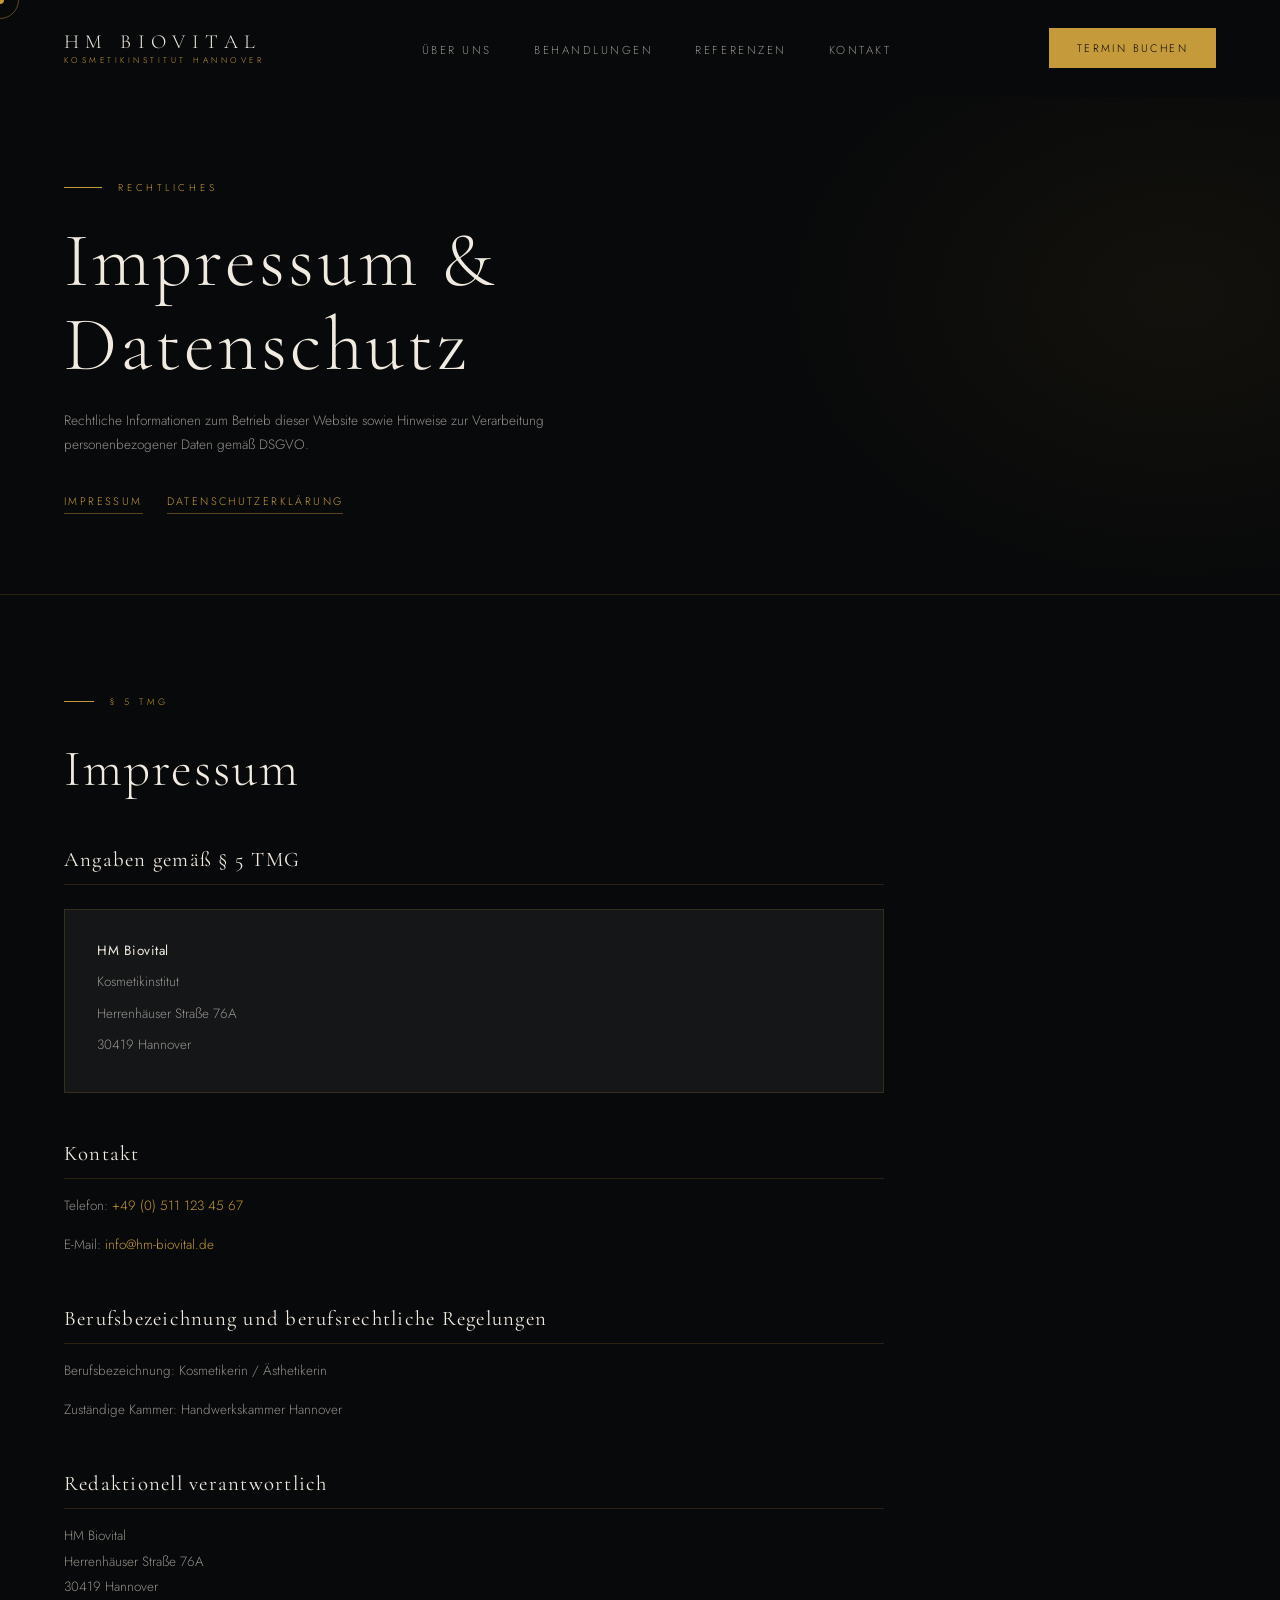
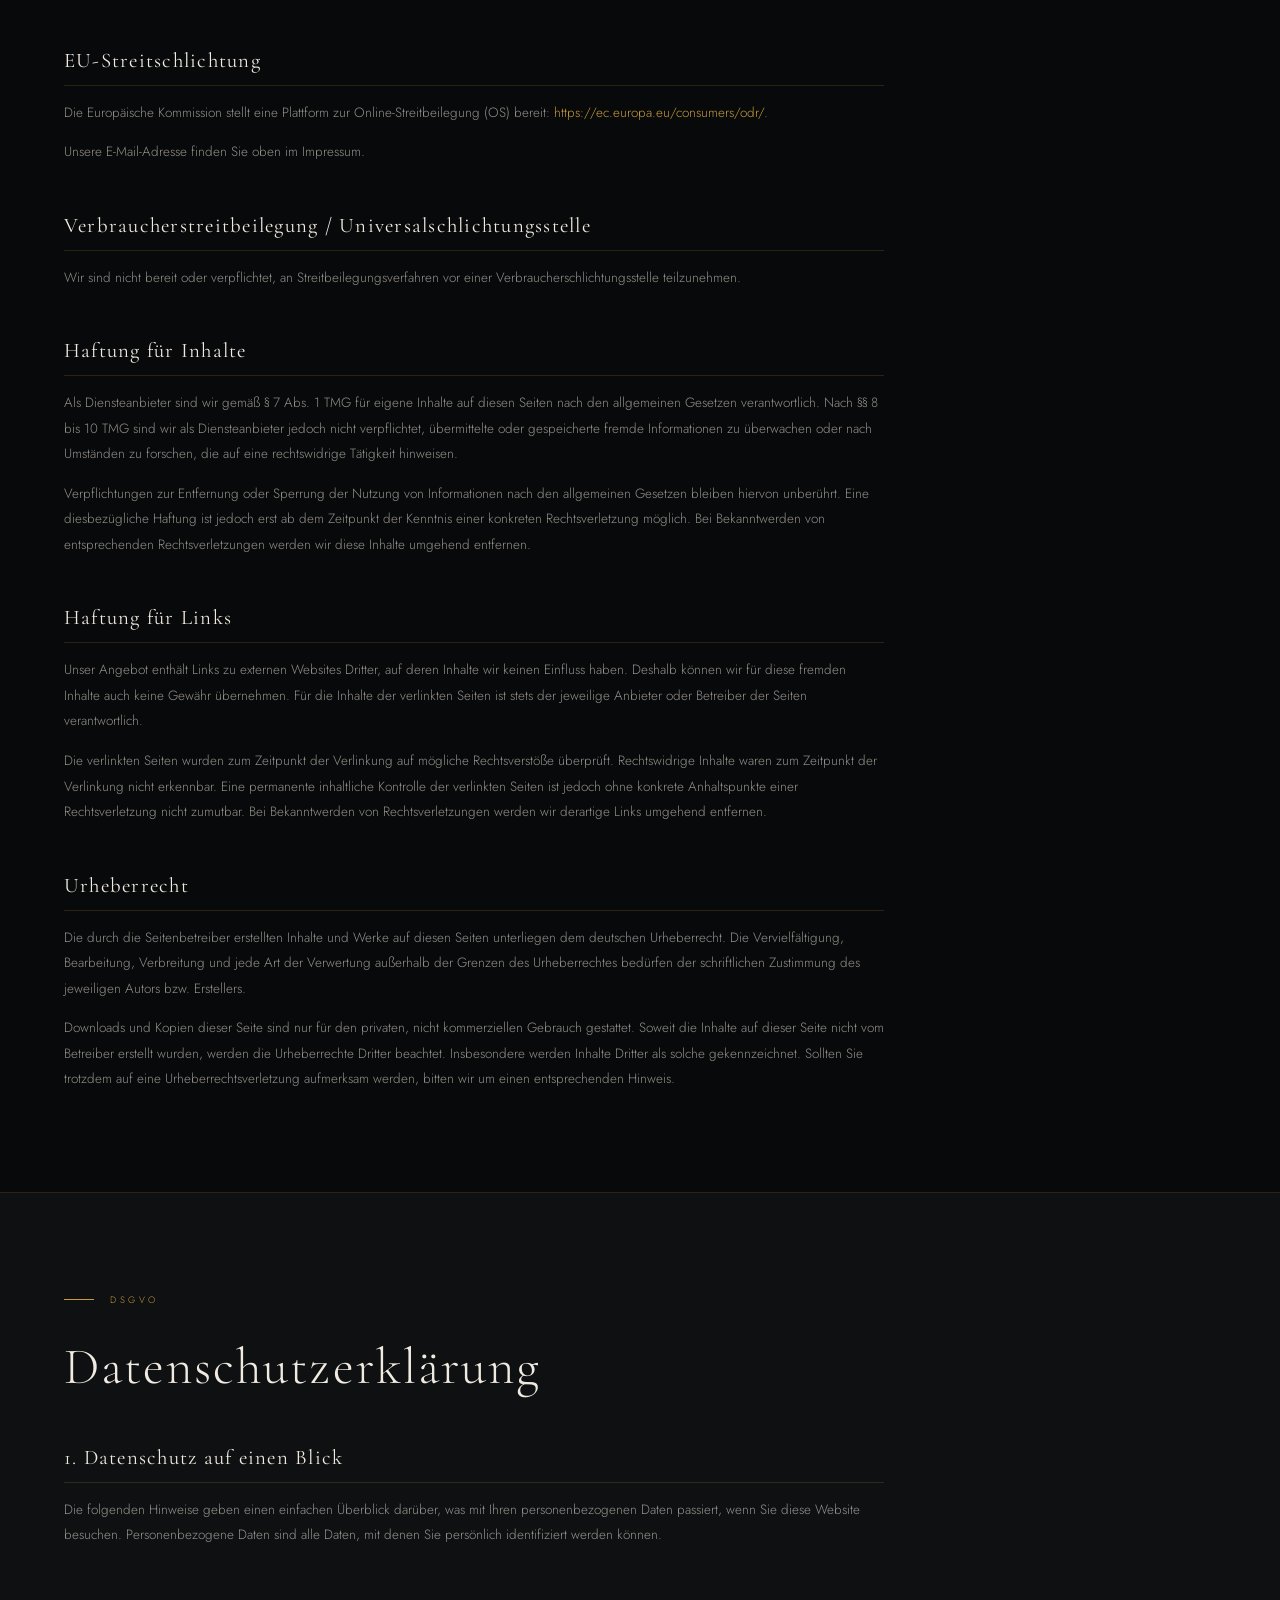
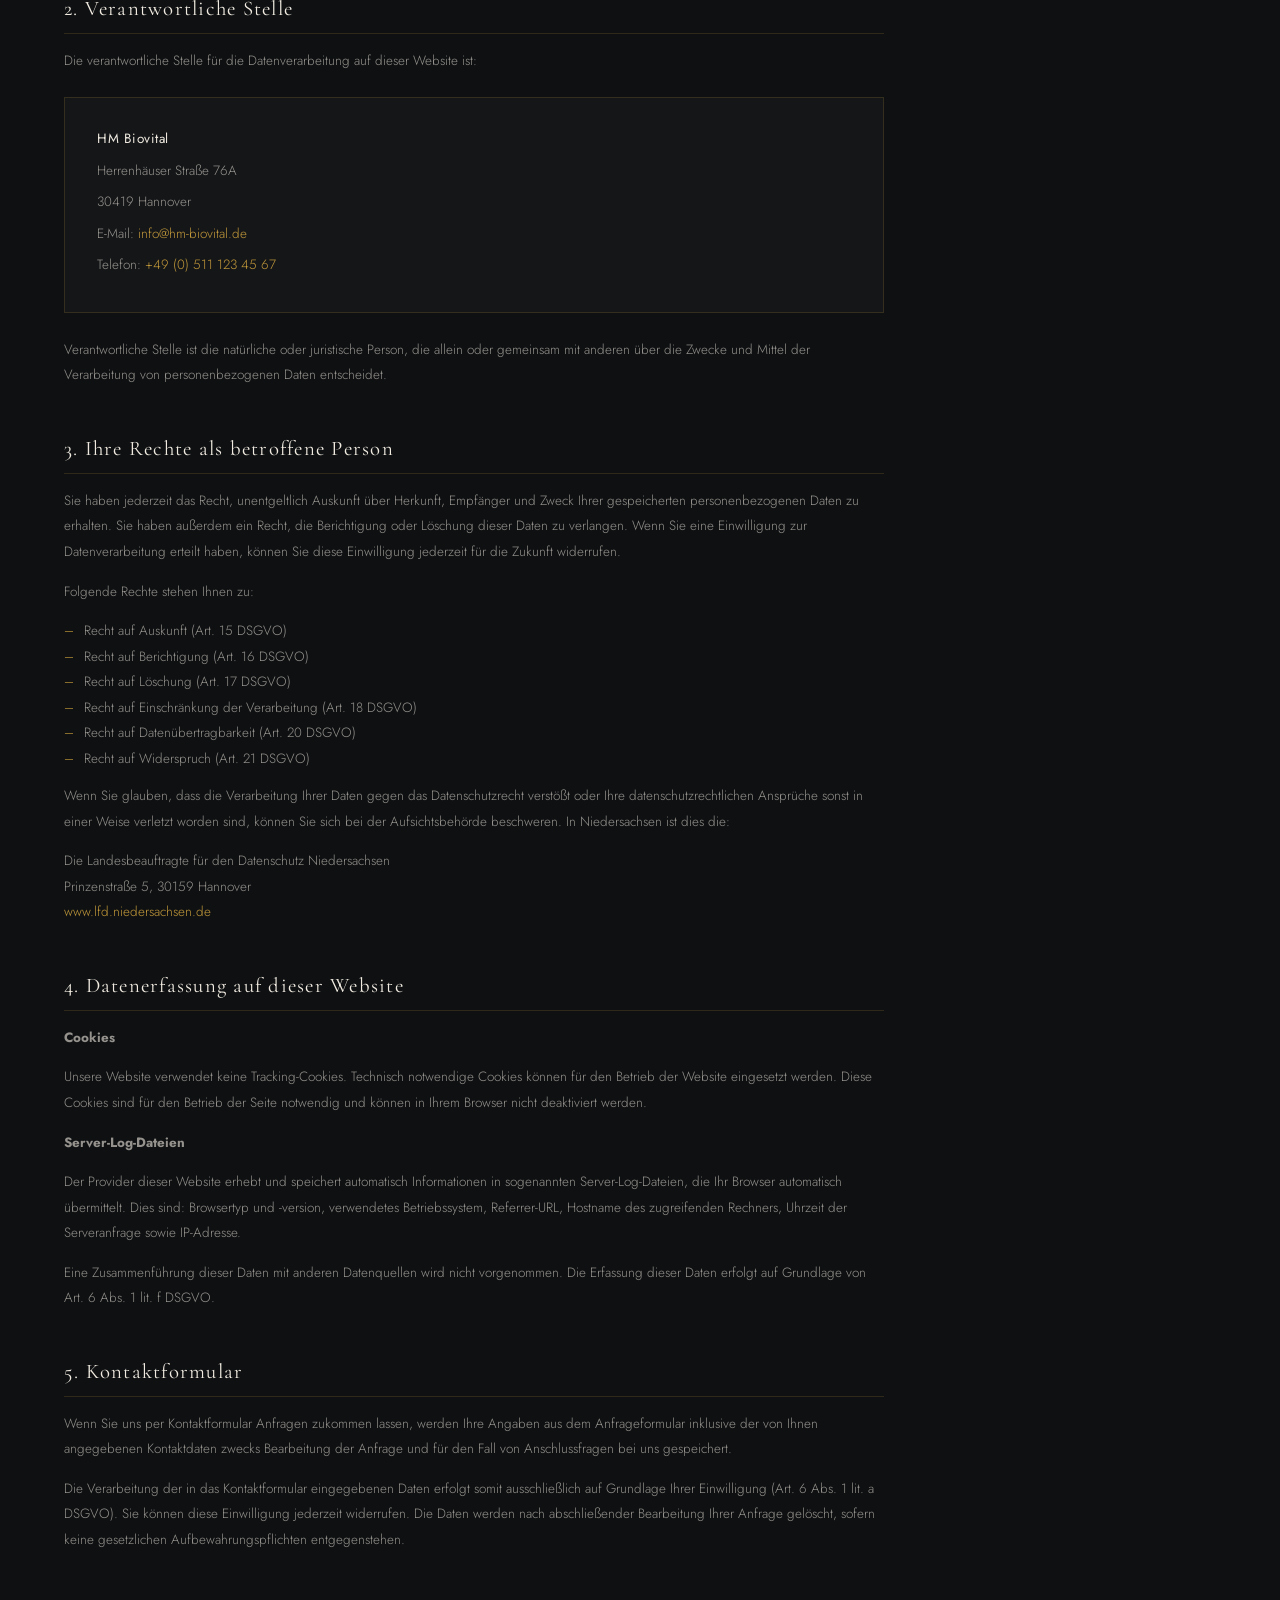
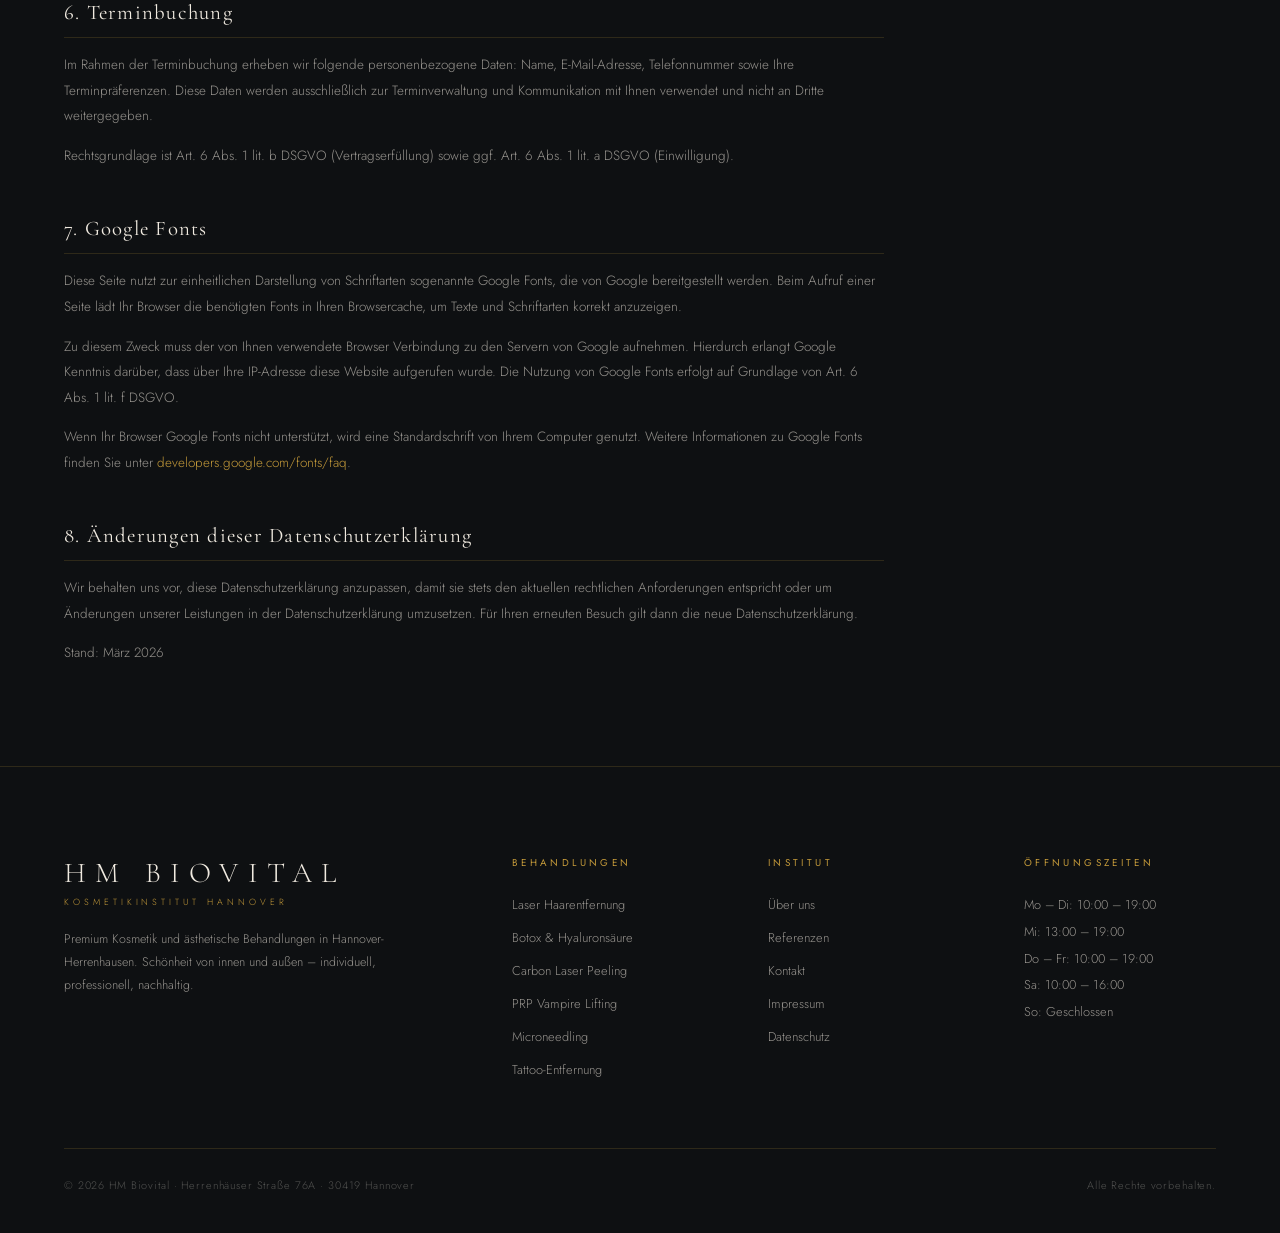
==== impressum.html @ cb6c85f0 "Initial commit: HM Biovital Website - Komplette Homepage mit Hero, About, Services, Stats, Testimoni" ====
<!DOCTYPE html>
<html lang="de">
<head>
  <meta charset="UTF-8">
  <meta name="viewport" content="width=device-width, initial-scale=1.0">
  <title>Impressum & Datenschutz — HM BIOVITAL</title>
  <link rel="preconnect" href="https://fonts.googleapis.com">
  <link rel="preconnect" href="https://fonts.gstatic.com" crossorigin>
  <link href="https://fonts.googleapis.com/css2?family=Cormorant+Garamond:ital,wght@0,300;0,400;0,500;0,600;1,300;1,400;1,500&family=Jost:wght@200;300;400;500&display=swap" rel="stylesheet">
  <style>
    /* ======================================================
       RESET & CSS VARIABLES
    ====================================================== */
    *, *::before, *::after {
      margin: 0; padding: 0; box-sizing: border-box;
    }

    :root {
      --bg:          #08090A;
      --bg2:         #0E1012;
      --bg3:         #141618;
      --gold:        #C49A3A;
      --gold-light:  #E2B96A;
      --gold-dark:   #8B6220;
      --cream:       #F0EAE0;
      --cream-60:    rgba(240,234,224,0.6);
      --cream-30:    rgba(240,234,224,0.3);
      --border:      rgba(196,154,58,0.18);
      --border-h:    rgba(196,154,58,0.42);
      --display:     'Cormorant Garamond', serif;
      --body:        'Jost', sans-serif;
      --ease:        cubic-bezier(0.23,1,0.32,1);
    }

    html { scroll-behavior: smooth; font-size: 16px; }

    body {
      background: var(--bg);
      color: var(--cream);
      font-family: var(--body);
      font-weight: 300;
      overflow-x: hidden;
      cursor: none;
    }

    img { display: block; max-width: 100%; }
    a   { color: inherit; }

    /* ======================================================
       CUSTOM CURSOR
    ====================================================== */
    .c-dot {
      position: fixed; width: 8px; height: 8px;
      background: var(--gold); border-radius: 50%;
      pointer-events: none; z-index: 9999;
      transform: translate(-50%,-50%);
      transition: width .2s, height .2s, background .2s, opacity .3s;
    }
    .c-ring {
      position: fixed; width: 38px; height: 38px;
      border: 1px solid rgba(196,154,58,.45); border-radius: 50%;
      pointer-events: none; z-index: 9998;
      transform: translate(-50%,-50%);
      transition: width .35s var(--ease), height .35s var(--ease), border-color .3s, opacity .3s;
    }
    body.ch .c-dot  { width: 12px; height: 12px; background: var(--gold-light); }
    body.ch .c-ring { width: 58px; height: 58px; border-color: rgba(226,185,106,.6); }
    body.cl .c-dot  { opacity: 0; }
    body.cl .c-ring { opacity: 0; }

    /* ======================================================
       NAVIGATION
    ====================================================== */
    #nav {
      position: fixed; top: 0; left: 0; right: 0; z-index: 1000;
      display: flex; align-items: center; justify-content: space-between;
      padding: 28px 64px;
      border-bottom: 1px solid transparent;
      background: rgba(8,9,10,1);
      transition: background .4s, backdrop-filter .4s, padding .4s, border-color .4s;
    }
    #nav.scrolled {
      padding: 18px 64px;
      border-bottom-color: var(--border);
      background: rgba(8,9,10,1);
    }
    .nav-logo {
      display: flex; flex-direction: column; text-decoration: none;
    }
    .nav-logo-main {
      font-family: var(--display); font-size: 1.25rem;
      letter-spacing: .32em; font-weight: 300;
    }
    .nav-logo-sub {
      font-size: .52rem; letter-spacing: .42em;
      text-transform: uppercase; color: var(--gold);
    }
    .nav-links {
      display: flex; list-style: none; gap: 42px;
    }
    .nav-links a {
      font-size: .72rem; letter-spacing: .22em; text-transform: uppercase;
      text-decoration: none; color: var(--cream-60);
      position: relative; transition: color .3s;
    }
    .nav-links a::after {
      content: ''; position: absolute; bottom: -4px; left: 0;
      width: 0; height: 1px; background: var(--gold); transition: width .3s;
    }
    .nav-links a:hover { color: var(--cream); }
    .nav-links a:hover::after { width: 100%; }
    .nav-btn {
      font-size: .68rem; letter-spacing: .22em; text-transform: uppercase;
      text-decoration: none; color: var(--bg); background: var(--gold);
      padding: 12px 28px; position: relative; overflow: hidden;
      transition: color .35s;
    }
    .nav-btn::before {
      content: ''; position: absolute; inset: 0;
      background: var(--gold-light); transform: translateX(-105%);
      transition: transform .35s var(--ease);
    }
    .nav-btn:hover::before { transform: translateX(0); }
    .nav-btn span { position: relative; }
    .nav-ham {
      display: none; flex-direction: column; gap: 5px;
      background: none; border: none; cursor: none; padding: 4px;
    }
    .nav-ham span {
      display: block; width: 24px; height: 1px; background: var(--cream);
      transition: .3s;
    }

    /* ======================================================
       PAGE HEADER
    ====================================================== */
    .page-header {
      padding: 180px 64px 80px;
      border-bottom: 1px solid var(--border);
      position: relative;
      overflow: hidden;
    }
    .page-header::before {
      content: '';
      position: absolute; top: 0; right: 0;
      width: 40%; height: 100%;
      background: radial-gradient(ellipse at 80% 50%, rgba(196,154,58,0.06) 0%, transparent 70%);
      pointer-events: none;
    }
    .page-header-eyebrow {
      display: flex; align-items: center; gap: 16px; margin-bottom: 24px;
    }
    .page-header-bar {
      width: 38px; height: 1px; background: var(--gold);
    }
    .page-header-label {
      font-size: .62rem; letter-spacing: .38em; text-transform: uppercase; color: var(--gold);
    }
    .page-header h1 {
      font-family: var(--display); font-size: clamp(2.8rem, 6vw, 5rem);
      font-weight: 300; letter-spacing: .04em; line-height: 1.1;
      margin-bottom: 20px;
    }
    .page-header p {
      font-size: .85rem; color: var(--cream-60); max-width: 520px; line-height: 1.8;
    }

    /* Jump links */
    .jump-links {
      display: flex; gap: 24px; margin-top: 36px; flex-wrap: wrap;
    }
    .jump-links a {
      font-size: .68rem; letter-spacing: .22em; text-transform: uppercase;
      text-decoration: none; color: var(--gold);
      padding-bottom: 4px; border-bottom: 1px solid var(--border-h);
      transition: color .3s, border-color .3s;
    }
    .jump-links a:hover { color: var(--gold-light); border-color: var(--gold-light); }

    /* ======================================================
       CONTENT SECTIONS
    ====================================================== */
    .legal-section {
      padding: 100px 64px;
      border-bottom: 1px solid var(--border);
    }
    .legal-section:last-of-type { border-bottom: none; }
    .legal-section:nth-child(even) { background: var(--bg2); }

    .legal-inner {
      max-width: 820px;
    }

    .legal-section-eyebrow {
      display: flex; align-items: center; gap: 16px; margin-bottom: 32px;
    }
    .legal-section-bar { width: 30px; height: 1px; background: var(--gold); }
    .legal-section-label {
      font-size: .58rem; letter-spacing: .38em; text-transform: uppercase; color: var(--gold);
    }

    .legal-section h2 {
      font-family: var(--display); font-size: clamp(2rem, 4vw, 3.2rem);
      font-weight: 300; letter-spacing: .04em; margin-bottom: 48px; line-height: 1.15;
    }

    .legal-block {
      margin-bottom: 48px;
    }
    .legal-block:last-child { margin-bottom: 0; }

    .legal-block h3 {
      font-family: var(--display); font-size: 1.3rem; font-weight: 400;
      letter-spacing: .06em; color: var(--cream); margin-bottom: 14px;
      padding-bottom: 12px; border-bottom: 1px solid var(--border);
    }

    .legal-block p {
      font-size: .84rem; color: var(--cream-60);
      line-height: 1.9; margin-bottom: 14px;
    }
    .legal-block p:last-child { margin-bottom: 0; }

    .legal-block a {
      color: var(--gold); text-decoration: none; transition: color .3s;
    }
    .legal-block a:hover { color: var(--gold-light); }

    .legal-block ul {
      list-style: none; margin: 12px 0;
    }
    .legal-block ul li {
      font-size: .84rem; color: var(--cream-60); line-height: 1.9;
      padding-left: 20px; position: relative;
    }
    .legal-block ul li::before {
      content: '–'; position: absolute; left: 0; color: var(--gold);
    }

    .info-box {
      border: 1px solid var(--border); padding: 28px 32px;
      margin: 24px 0; background: var(--bg3);
    }
    .info-box p {
      margin-bottom: 6px !important;
    }
    .info-box p strong {
      color: var(--cream); font-weight: 400; letter-spacing: .04em;
    }

    /* ======================================================
       FOOTER
    ====================================================== */
    footer {
      background: var(--bg2);
      border-top: 1px solid var(--border);
      padding: 88px 64px 40px;
    }
    .ft-grid {
      display: grid; grid-template-columns: 2fr 1fr 1fr 1fr;
      gap: 64px; margin-bottom: 68px;
    }
    .ft-logo { font-family: var(--display); font-size: 1.8rem; letter-spacing: .32em; display: block; margin-bottom: 5px; }
    .ft-logo-sub { font-size: .56rem; letter-spacing: .44em; text-transform: uppercase; color: var(--gold); display: block; margin-bottom: 20px; }
    .ft-about { font-size: .78rem; line-height: 1.85; color: var(--cream-60); }
    .ft-col-h { font-size: .62rem; letter-spacing: .34em; text-transform: uppercase; color: var(--gold); margin-bottom: 22px; font-weight: 400; }
    .ft-list { list-style: none; display: flex; flex-direction: column; gap: 10px; }
    .ft-list a { font-size: .8rem; color: var(--cream-60); text-decoration: none; transition: color .3s; }
    .ft-list a:hover { color: var(--cream); }
    .ft-hours { font-size: .8rem; color: var(--cream-60); line-height: 2.1; }
    .ft-bottom {
      border-top: 1px solid var(--border); padding-top: 28px;
      display: flex; justify-content: space-between; align-items: center; flex-wrap: wrap; gap: 10px;
    }
    .ft-copy { font-size: .68rem; color: var(--cream-30); letter-spacing: .08em; }

    /* ======================================================
       RESPONSIVE
    ====================================================== */
    @media (max-width: 768px) {
      #nav { padding: 20px 24px; }
      #nav.scrolled { padding: 14px 24px; }
      .nav-links, .nav-btn { display: none; }
      .nav-ham { display: flex; }
      .page-header { padding: 140px 24px 60px; }
      .legal-section { padding: 64px 24px; }
      .ft-grid { grid-template-columns: 1fr; gap: 40px; }
      footer { padding: 64px 24px 36px; }
      .ft-bottom { flex-direction: column; text-align: center; }
    }
    @media (max-width: 1120px) {
      .ft-grid { grid-template-columns: 1fr 1fr; gap: 44px; }
    }
  </style>
</head>
<body>

<!-- CURSOR -->
<div class="c-dot" id="cDot"></div>
<div class="c-ring" id="cRing"></div>

<!-- NAVIGATION -->
<nav id="nav">
  <a href="index.html" class="nav-logo">
    <span class="nav-logo-main">HM BIOVITAL</span>
    <span class="nav-logo-sub">Kosmetikinstitut Hannover</span>
  </a>
  <ul class="nav-links">
    <li><a href="index.html#about">Über uns</a></li>
    <li><a href="index.html#services">Behandlungen</a></li>
    <li><a href="index.html#testi">Referenzen</a></li>
    <li><a href="index.html#booking">Kontakt</a></li>
  </ul>
  <a href="index.html#booking" class="nav-btn"><span>Termin buchen</span></a>
  <button class="nav-ham" aria-label="Menü">
    <span></span><span></span><span></span>
  </button>
</nav>

<!-- PAGE HEADER -->
<div class="page-header">
  <div class="page-header-eyebrow">
    <span class="page-header-bar"></span>
    <span class="page-header-label">Rechtliches</span>
  </div>
  <h1>Impressum &amp;<br>Datenschutz</h1>
  <p>Rechtliche Informationen zum Betrieb dieser Website sowie Hinweise zur Verarbeitung personenbezogener Daten gemäß DSGVO.</p>
  <nav class="jump-links" aria-label="Seitennavigation">
    <a href="#impressum">Impressum</a>
    <a href="#datenschutz">Datenschutzerklärung</a>
  </nav>
</div>

<!-- ══════════════════════════════════════
     IMPRESSUM
════════════════════════════════════════ -->
<section class="legal-section" id="impressum">
  <div class="legal-inner">
    <div class="legal-section-eyebrow">
      <span class="legal-section-bar"></span>
      <span class="legal-section-label">§ 5 TMG</span>
    </div>
    <h2>Impressum</h2>

    <div class="legal-block">
      <h3>Angaben gemäß § 5 TMG</h3>
      <div class="info-box">
        <p><strong>HM Biovital</strong></p>
        <p>Kosmetikinstitut</p>
        <p>Herrenhäuser Straße 76A</p>
        <p>30419 Hannover</p>
      </div>
    </div>

    <div class="legal-block">
      <h3>Kontakt</h3>
      <p>Telefon: <a href="tel:+495111234567">+49 (0) 511 123 45 67</a></p>
      <p>E-Mail: <a href="mailto:info@hm-biovital.de">info@hm-biovital.de</a></p>
    </div>

    <div class="legal-block">
      <h3>Berufsbezeichnung und berufsrechtliche Regelungen</h3>
      <p>Berufsbezeichnung: Kosmetikerin / Ästhetikerin</p>
      <p>Zuständige Kammer: Handwerkskammer Hannover</p>
    </div>

    <div class="legal-block">
      <h3>Redaktionell verantwortlich</h3>
      <p>HM Biovital<br>Herrenhäuser Straße 76A<br>30419 Hannover</p>
    </div>

    <div class="legal-block">
      <h3>EU-Streitschlichtung</h3>
      <p>Die Europäische Kommission stellt eine Plattform zur Online-Streitbeilegung (OS) bereit: <a href="https://ec.europa.eu/consumers/odr/" target="_blank" rel="noopener">https://ec.europa.eu/consumers/odr/</a>.</p>
      <p>Unsere E-Mail-Adresse finden Sie oben im Impressum.</p>
    </div>

    <div class="legal-block">
      <h3>Verbraucherstreitbeilegung / Universalschlichtungsstelle</h3>
      <p>Wir sind nicht bereit oder verpflichtet, an Streitbeilegungsverfahren vor einer Verbraucherschlichtungsstelle teilzunehmen.</p>
    </div>

    <div class="legal-block">
      <h3>Haftung für Inhalte</h3>
      <p>Als Diensteanbieter sind wir gemäß § 7 Abs. 1 TMG für eigene Inhalte auf diesen Seiten nach den allgemeinen Gesetzen verantwortlich. Nach §§ 8 bis 10 TMG sind wir als Diensteanbieter jedoch nicht verpflichtet, übermittelte oder gespeicherte fremde Informationen zu überwachen oder nach Umständen zu forschen, die auf eine rechtswidrige Tätigkeit hinweisen.</p>
      <p>Verpflichtungen zur Entfernung oder Sperrung der Nutzung von Informationen nach den allgemeinen Gesetzen bleiben hiervon unberührt. Eine diesbezügliche Haftung ist jedoch erst ab dem Zeitpunkt der Kenntnis einer konkreten Rechtsverletzung möglich. Bei Bekanntwerden von entsprechenden Rechtsverletzungen werden wir diese Inhalte umgehend entfernen.</p>
    </div>

    <div class="legal-block">
      <h3>Haftung für Links</h3>
      <p>Unser Angebot enthält Links zu externen Websites Dritter, auf deren Inhalte wir keinen Einfluss haben. Deshalb können wir für diese fremden Inhalte auch keine Gewähr übernehmen. Für die Inhalte der verlinkten Seiten ist stets der jeweilige Anbieter oder Betreiber der Seiten verantwortlich.</p>
      <p>Die verlinkten Seiten wurden zum Zeitpunkt der Verlinkung auf mögliche Rechtsverstöße überprüft. Rechtswidrige Inhalte waren zum Zeitpunkt der Verlinkung nicht erkennbar. Eine permanente inhaltliche Kontrolle der verlinkten Seiten ist jedoch ohne konkrete Anhaltspunkte einer Rechtsverletzung nicht zumutbar. Bei Bekanntwerden von Rechtsverletzungen werden wir derartige Links umgehend entfernen.</p>
    </div>

    <div class="legal-block">
      <h3>Urheberrecht</h3>
      <p>Die durch die Seitenbetreiber erstellten Inhalte und Werke auf diesen Seiten unterliegen dem deutschen Urheberrecht. Die Vervielfältigung, Bearbeitung, Verbreitung und jede Art der Verwertung außerhalb der Grenzen des Urheberrechtes bedürfen der schriftlichen Zustimmung des jeweiligen Autors bzw. Erstellers.</p>
      <p>Downloads und Kopien dieser Seite sind nur für den privaten, nicht kommerziellen Gebrauch gestattet. Soweit die Inhalte auf dieser Seite nicht vom Betreiber erstellt wurden, werden die Urheberrechte Dritter beachtet. Insbesondere werden Inhalte Dritter als solche gekennzeichnet. Sollten Sie trotzdem auf eine Urheberrechtsverletzung aufmerksam werden, bitten wir um einen entsprechenden Hinweis.</p>
    </div>
  </div>
</section>

<!-- ══════════════════════════════════════
     DATENSCHUTZ
════════════════════════════════════════ -->
<section class="legal-section" id="datenschutz">
  <div class="legal-inner">
    <div class="legal-section-eyebrow">
      <span class="legal-section-bar"></span>
      <span class="legal-section-label">DSGVO</span>
    </div>
    <h2>Datenschutz&shy;erklärung</h2>

    <div class="legal-block">
      <h3>1. Datenschutz auf einen Blick</h3>
      <p>Die folgenden Hinweise geben einen einfachen Überblick darüber, was mit Ihren personenbezogenen Daten passiert, wenn Sie diese Website besuchen. Personenbezogene Daten sind alle Daten, mit denen Sie persönlich identifiziert werden können.</p>
    </div>

    <div class="legal-block">
      <h3>2. Verantwortliche Stelle</h3>
      <p>Die verantwortliche Stelle für die Datenverarbeitung auf dieser Website ist:</p>
      <div class="info-box">
        <p><strong>HM Biovital</strong></p>
        <p>Herrenhäuser Straße 76A</p>
        <p>30419 Hannover</p>
        <p>E-Mail: <a href="mailto:info@hm-biovital.de">info@hm-biovital.de</a></p>
        <p>Telefon: <a href="tel:+495111234567">+49 (0) 511 123 45 67</a></p>
      </div>
      <p>Verantwortliche Stelle ist die natürliche oder juristische Person, die allein oder gemeinsam mit anderen über die Zwecke und Mittel der Verarbeitung von personenbezogenen Daten entscheidet.</p>
    </div>

    <div class="legal-block">
      <h3>3. Ihre Rechte als betroffene Person</h3>
      <p>Sie haben jederzeit das Recht, unentgeltlich Auskunft über Herkunft, Empfänger und Zweck Ihrer gespeicherten personenbezogenen Daten zu erhalten. Sie haben außerdem ein Recht, die Berichtigung oder Löschung dieser Daten zu verlangen. Wenn Sie eine Einwilligung zur Datenverarbeitung erteilt haben, können Sie diese Einwilligung jederzeit für die Zukunft widerrufen.</p>
      <p>Folgende Rechte stehen Ihnen zu:</p>
      <ul>
        <li>Recht auf Auskunft (Art. 15 DSGVO)</li>
        <li>Recht auf Berichtigung (Art. 16 DSGVO)</li>
        <li>Recht auf Löschung (Art. 17 DSGVO)</li>
        <li>Recht auf Einschränkung der Verarbeitung (Art. 18 DSGVO)</li>
        <li>Recht auf Datenübertragbarkeit (Art. 20 DSGVO)</li>
        <li>Recht auf Widerspruch (Art. 21 DSGVO)</li>
      </ul>
      <p>Wenn Sie glauben, dass die Verarbeitung Ihrer Daten gegen das Datenschutzrecht verstößt oder Ihre datenschutzrechtlichen Ansprüche sonst in einer Weise verletzt worden sind, können Sie sich bei der Aufsichtsbehörde beschweren. In Niedersachsen ist dies die:</p>
      <p>Die Landesbeauftragte für den Datenschutz Niedersachsen<br>Prinzenstraße 5, 30159 Hannover<br><a href="https://www.lfd.niedersachsen.de" target="_blank" rel="noopener">www.lfd.niedersachsen.de</a></p>
    </div>

    <div class="legal-block">
      <h3>4. Datenerfassung auf dieser Website</h3>
      <p><strong>Cookies</strong></p>
      <p>Unsere Website verwendet keine Tracking-Cookies. Technisch notwendige Cookies können für den Betrieb der Website eingesetzt werden. Diese Cookies sind für den Betrieb der Seite notwendig und können in Ihrem Browser nicht deaktiviert werden.</p>
      <p><strong>Server-Log-Dateien</strong></p>
      <p>Der Provider dieser Website erhebt und speichert automatisch Informationen in sogenannten Server-Log-Dateien, die Ihr Browser automatisch übermittelt. Dies sind: Browsertyp und -version, verwendetes Betriebssystem, Referrer-URL, Hostname des zugreifenden Rechners, Uhrzeit der Serveranfrage sowie IP-Adresse.</p>
      <p>Eine Zusammenführung dieser Daten mit anderen Datenquellen wird nicht vorgenommen. Die Erfassung dieser Daten erfolgt auf Grundlage von Art. 6 Abs. 1 lit. f DSGVO.</p>
    </div>

    <div class="legal-block">
      <h3>5. Kontaktformular</h3>
      <p>Wenn Sie uns per Kontaktformular Anfragen zukommen lassen, werden Ihre Angaben aus dem Anfrageformular inklusive der von Ihnen angegebenen Kontaktdaten zwecks Bearbeitung der Anfrage und für den Fall von Anschlussfragen bei uns gespeichert.</p>
      <p>Die Verarbeitung der in das Kontaktformular eingegebenen Daten erfolgt somit ausschließlich auf Grundlage Ihrer Einwilligung (Art. 6 Abs. 1 lit. a DSGVO). Sie können diese Einwilligung jederzeit widerrufen. Die Daten werden nach abschließender Bearbeitung Ihrer Anfrage gelöscht, sofern keine gesetzlichen Aufbewahrungspflichten entgegenstehen.</p>
    </div>

    <div class="legal-block">
      <h3>6. Terminbuchung</h3>
      <p>Im Rahmen der Terminbuchung erheben wir folgende personenbezogene Daten: Name, E-Mail-Adresse, Telefonnummer sowie Ihre Terminpräferenzen. Diese Daten werden ausschließlich zur Terminverwaltung und Kommunikation mit Ihnen verwendet und nicht an Dritte weitergegeben.</p>
      <p>Rechtsgrundlage ist Art. 6 Abs. 1 lit. b DSGVO (Vertragserfüllung) sowie ggf. Art. 6 Abs. 1 lit. a DSGVO (Einwilligung).</p>
    </div>

    <div class="legal-block">
      <h3>7. Google Fonts</h3>
      <p>Diese Seite nutzt zur einheitlichen Darstellung von Schriftarten sogenannte Google Fonts, die von Google bereitgestellt werden. Beim Aufruf einer Seite lädt Ihr Browser die benötigten Fonts in Ihren Browsercache, um Texte und Schriftarten korrekt anzuzeigen.</p>
      <p>Zu diesem Zweck muss der von Ihnen verwendete Browser Verbindung zu den Servern von Google aufnehmen. Hierdurch erlangt Google Kenntnis darüber, dass über Ihre IP-Adresse diese Website aufgerufen wurde. Die Nutzung von Google Fonts erfolgt auf Grundlage von Art. 6 Abs. 1 lit. f DSGVO.</p>
      <p>Wenn Ihr Browser Google Fonts nicht unterstützt, wird eine Standardschrift von Ihrem Computer genutzt. Weitere Informationen zu Google Fonts finden Sie unter <a href="https://developers.google.com/fonts/faq" target="_blank" rel="noopener">developers.google.com/fonts/faq</a>.</p>
    </div>

    <div class="legal-block">
      <h3>8. Änderungen dieser Datenschutzerklärung</h3>
      <p>Wir behalten uns vor, diese Datenschutzerklärung anzupassen, damit sie stets den aktuellen rechtlichen Anforderungen entspricht oder um Änderungen unserer Leistungen in der Datenschutzerklärung umzusetzen. Für Ihren erneuten Besuch gilt dann die neue Datenschutzerklärung.</p>
      <p>Stand: März 2026</p>
    </div>
  </div>
</section>

<!-- FOOTER -->
<footer>
  <div class="ft-grid">
    <div>
      <span class="ft-logo">HM BIOVITAL</span>
      <span class="ft-logo-sub">Kosmetikinstitut Hannover</span>
      <p class="ft-about">Premium Kosmetik und ästhetische Behandlungen in Hannover-Herrenhausen. Schönheit von innen und außen – individuell, professionell, nachhaltig.</p>
    </div>
    <div>
      <p class="ft-col-h">Behandlungen</p>
      <ul class="ft-list">
        <li><a href="index.html#services">Laser Haarentfernung</a></li>
        <li><a href="index.html#services">Botox &amp; Hyaluronsäure</a></li>
        <li><a href="index.html#services">Carbon Laser Peeling</a></li>
        <li><a href="index.html#services">PRP Vampire Lifting</a></li>
        <li><a href="index.html#services">Microneedling</a></li>
        <li><a href="index.html#services">Tattoo-Entfernung</a></li>
      </ul>
    </div>
    <div>
      <p class="ft-col-h">Institut</p>
      <ul class="ft-list">
        <li><a href="index.html#about">Über uns</a></li>
        <li><a href="index.html#testi">Referenzen</a></li>
        <li><a href="index.html#booking">Kontakt</a></li>
        <li><a href="impressum.html#impressum">Impressum</a></li>
        <li><a href="impressum.html#datenschutz">Datenschutz</a></li>
      </ul>
    </div>
    <div>
      <p class="ft-col-h">Öffnungszeiten</p>
      <p class="ft-hours">
        Mo – Di: 10:00 – 19:00<br>
        Mi: 13:00 – 19:00<br>
        Do – Fr: 10:00 – 19:00<br>
        Sa: 10:00 – 16:00<br>
        So: Geschlossen
      </p>
    </div>
  </div>
  <div class="ft-bottom">
    <span class="ft-copy">© 2026 HM Biovital · Herrenhäuser Straße 76A · 30419 Hannover</span>
    <span class="ft-copy">Alle Rechte vorbehalten.</span>
  </div>
</footer>

<script>
  // Custom cursor
  const dot  = document.getElementById('cDot');
  const ring = document.getElementById('cRing');
  let mx = 0, my = 0, rx = 0, ry = 0;
  document.addEventListener('mousemove', e => { mx = e.clientX; my = e.clientY; });
  (function loop() {
    rx += (mx - rx) * 0.12; ry += (my - ry) * 0.12;
    dot.style.left  = mx + 'px'; dot.style.top  = my + 'px';
    ring.style.left = rx + 'px'; ring.style.top = ry + 'px';
    requestAnimationFrame(loop);
  })();
  document.querySelectorAll('a, button').forEach(el => {
    el.addEventListener('mouseenter', () => document.body.classList.add('ch'));
    el.addEventListener('mouseleave', () => document.body.classList.remove('ch'));
  });
  document.addEventListener('mouseleave', () => document.body.classList.add('cl'));
  document.addEventListener('mouseenter', () => document.body.classList.remove('cl'));

  // Nav scroll
  const nav = document.getElementById('nav');
  window.addEventListener('scroll', () => {
    nav.classList.toggle('scrolled', window.scrollY > 40);
  }, { passive: true });
</script>
</body>
</html>
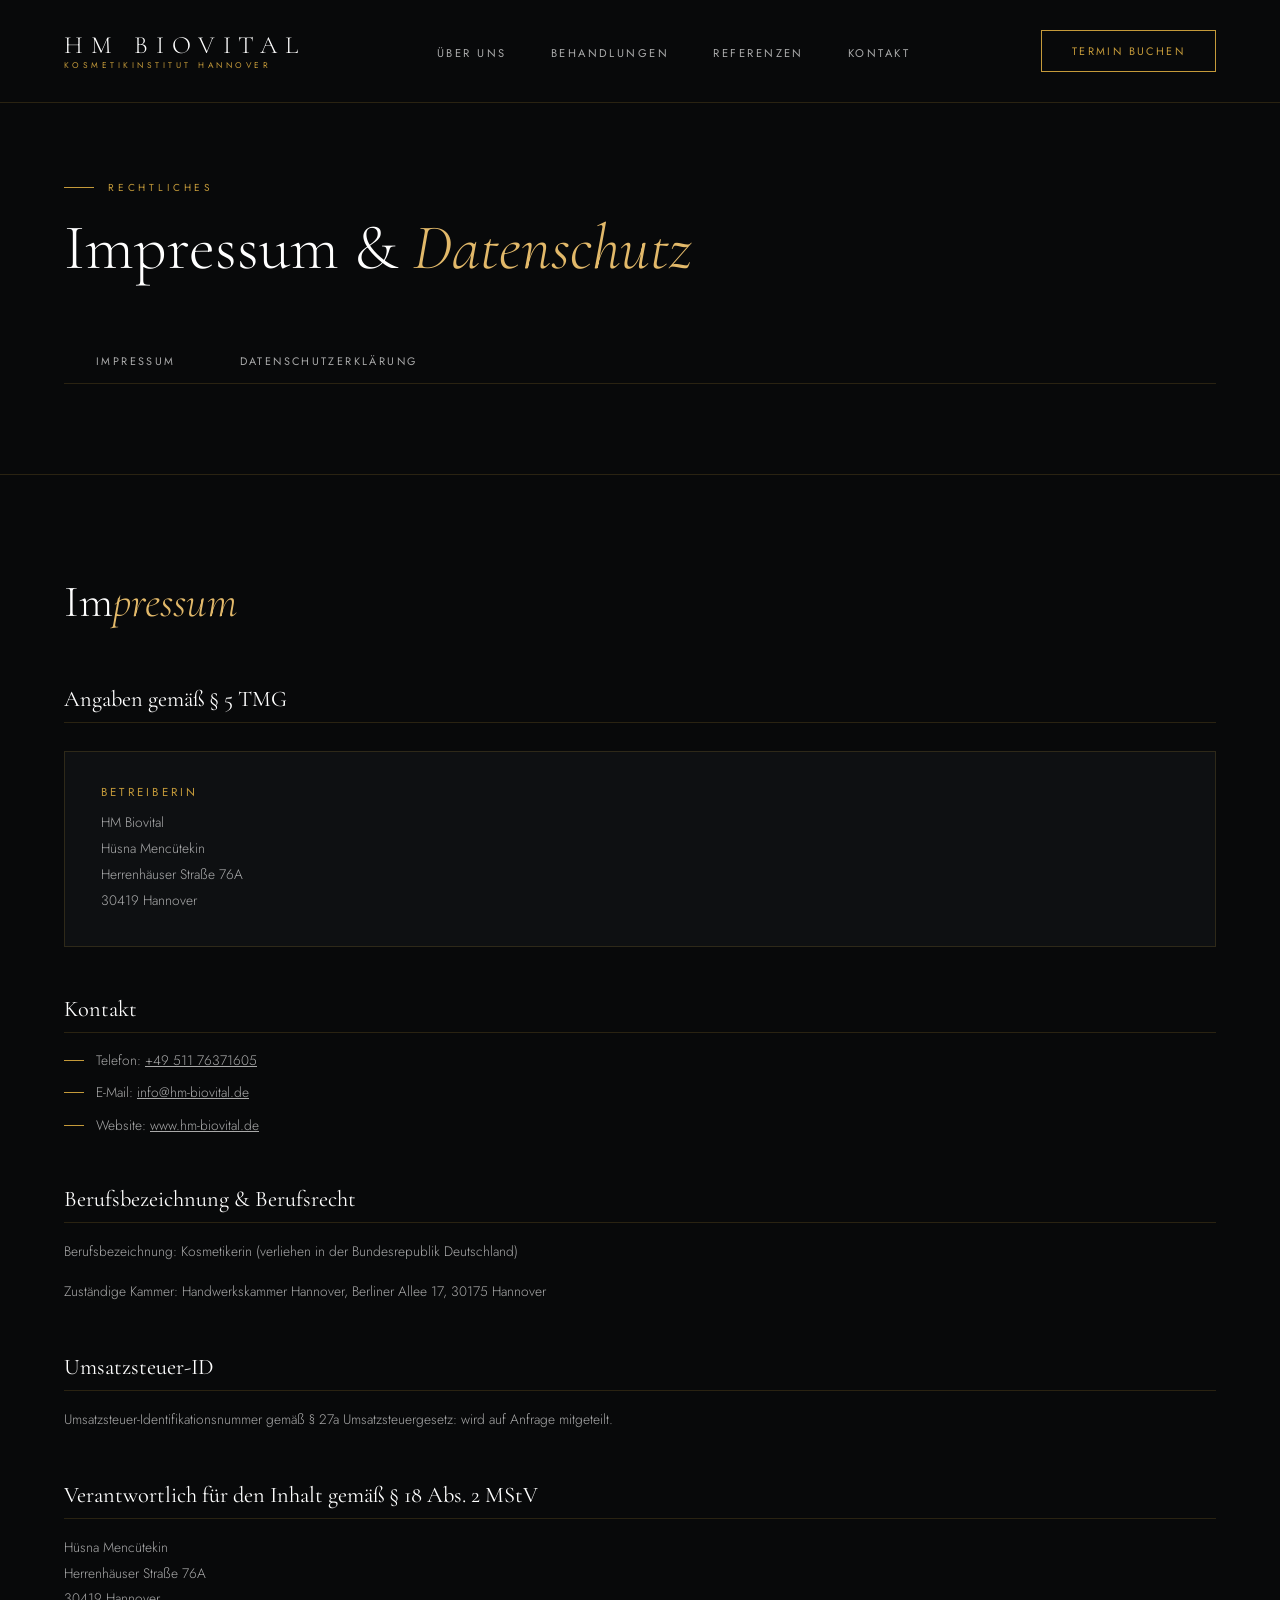
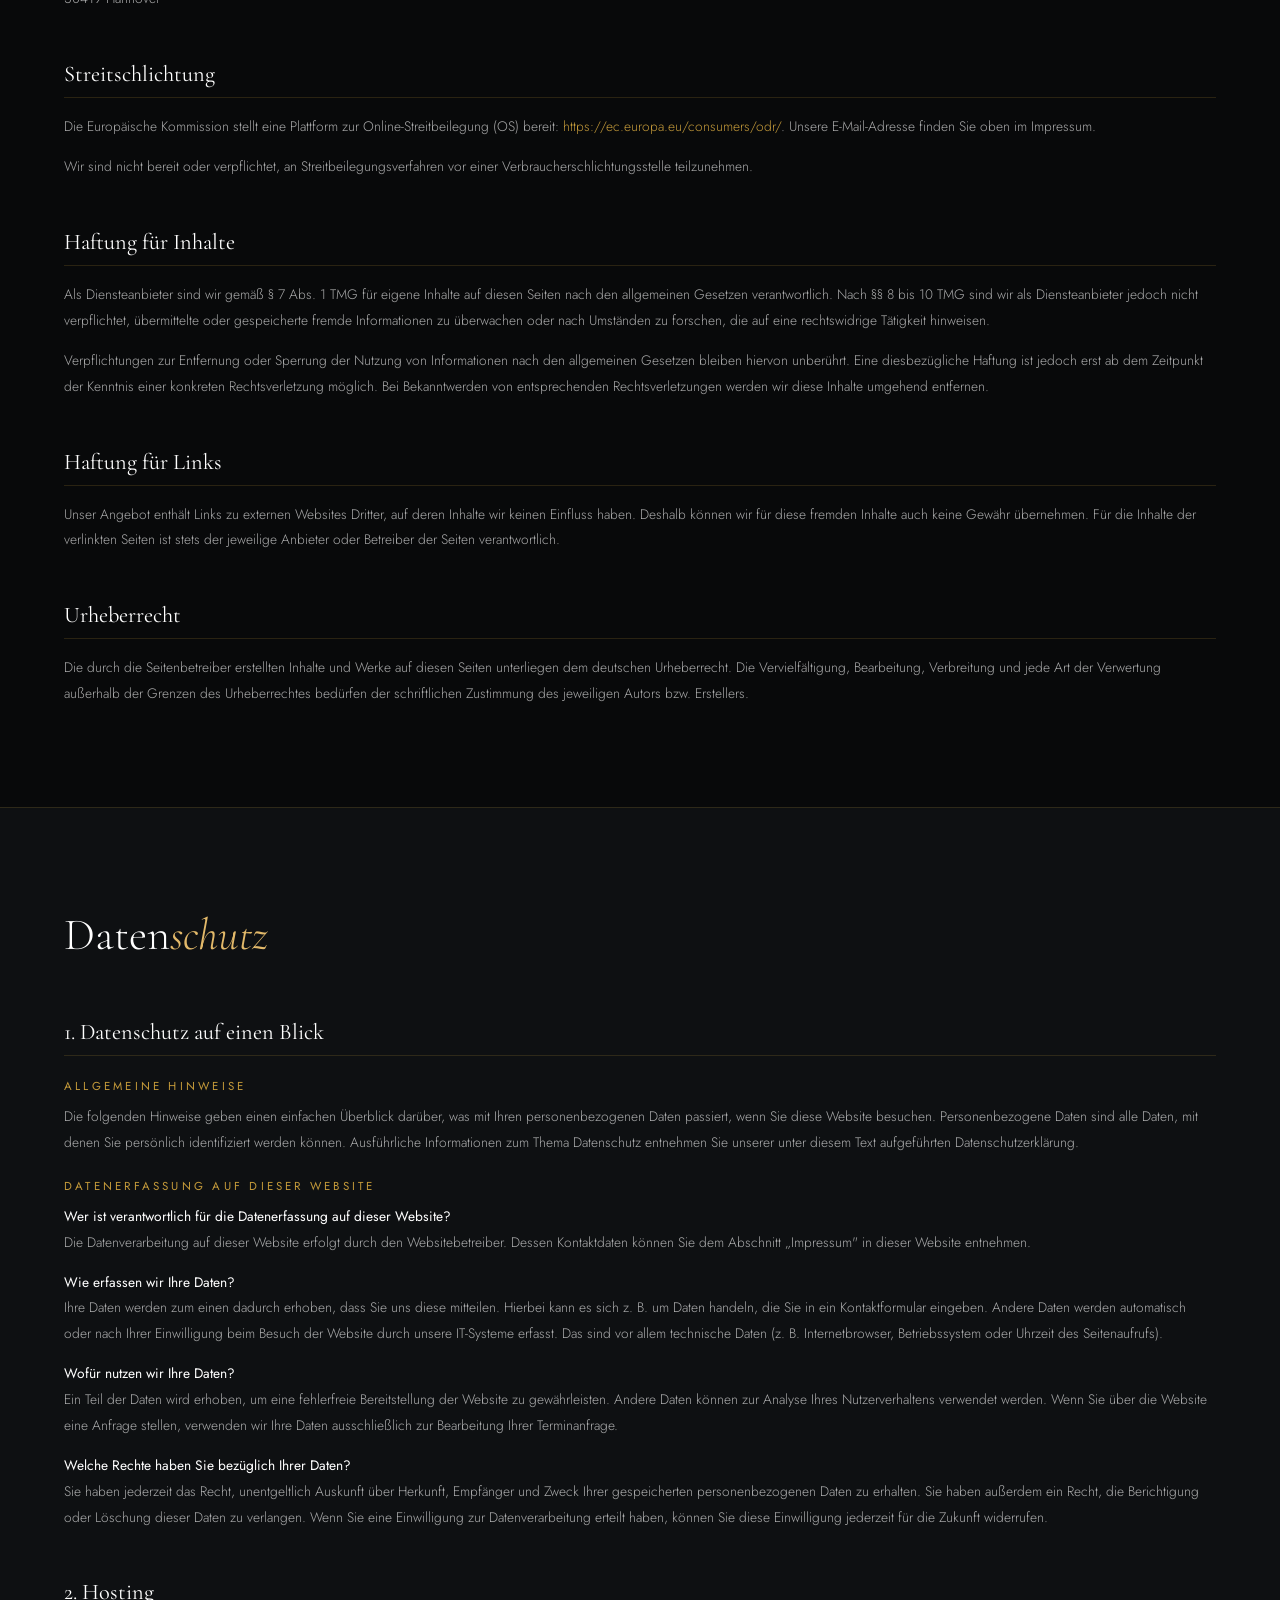
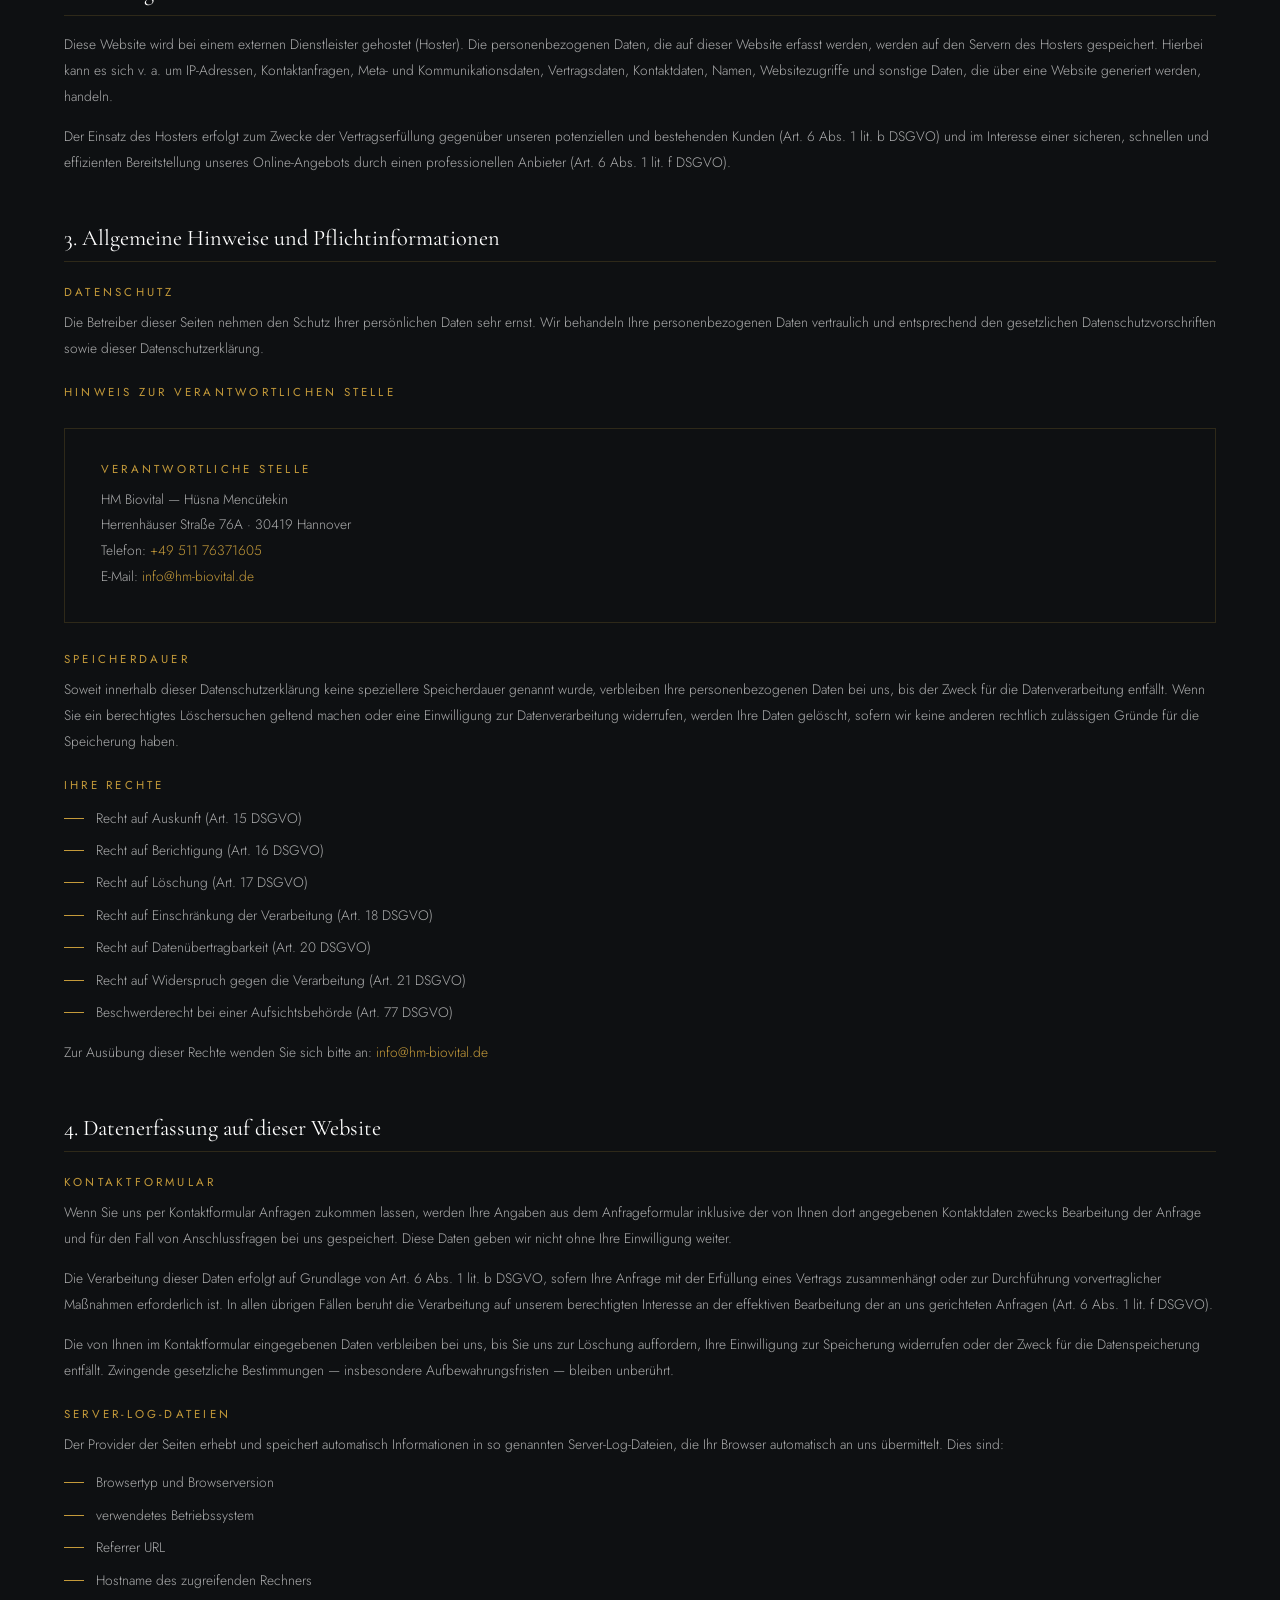
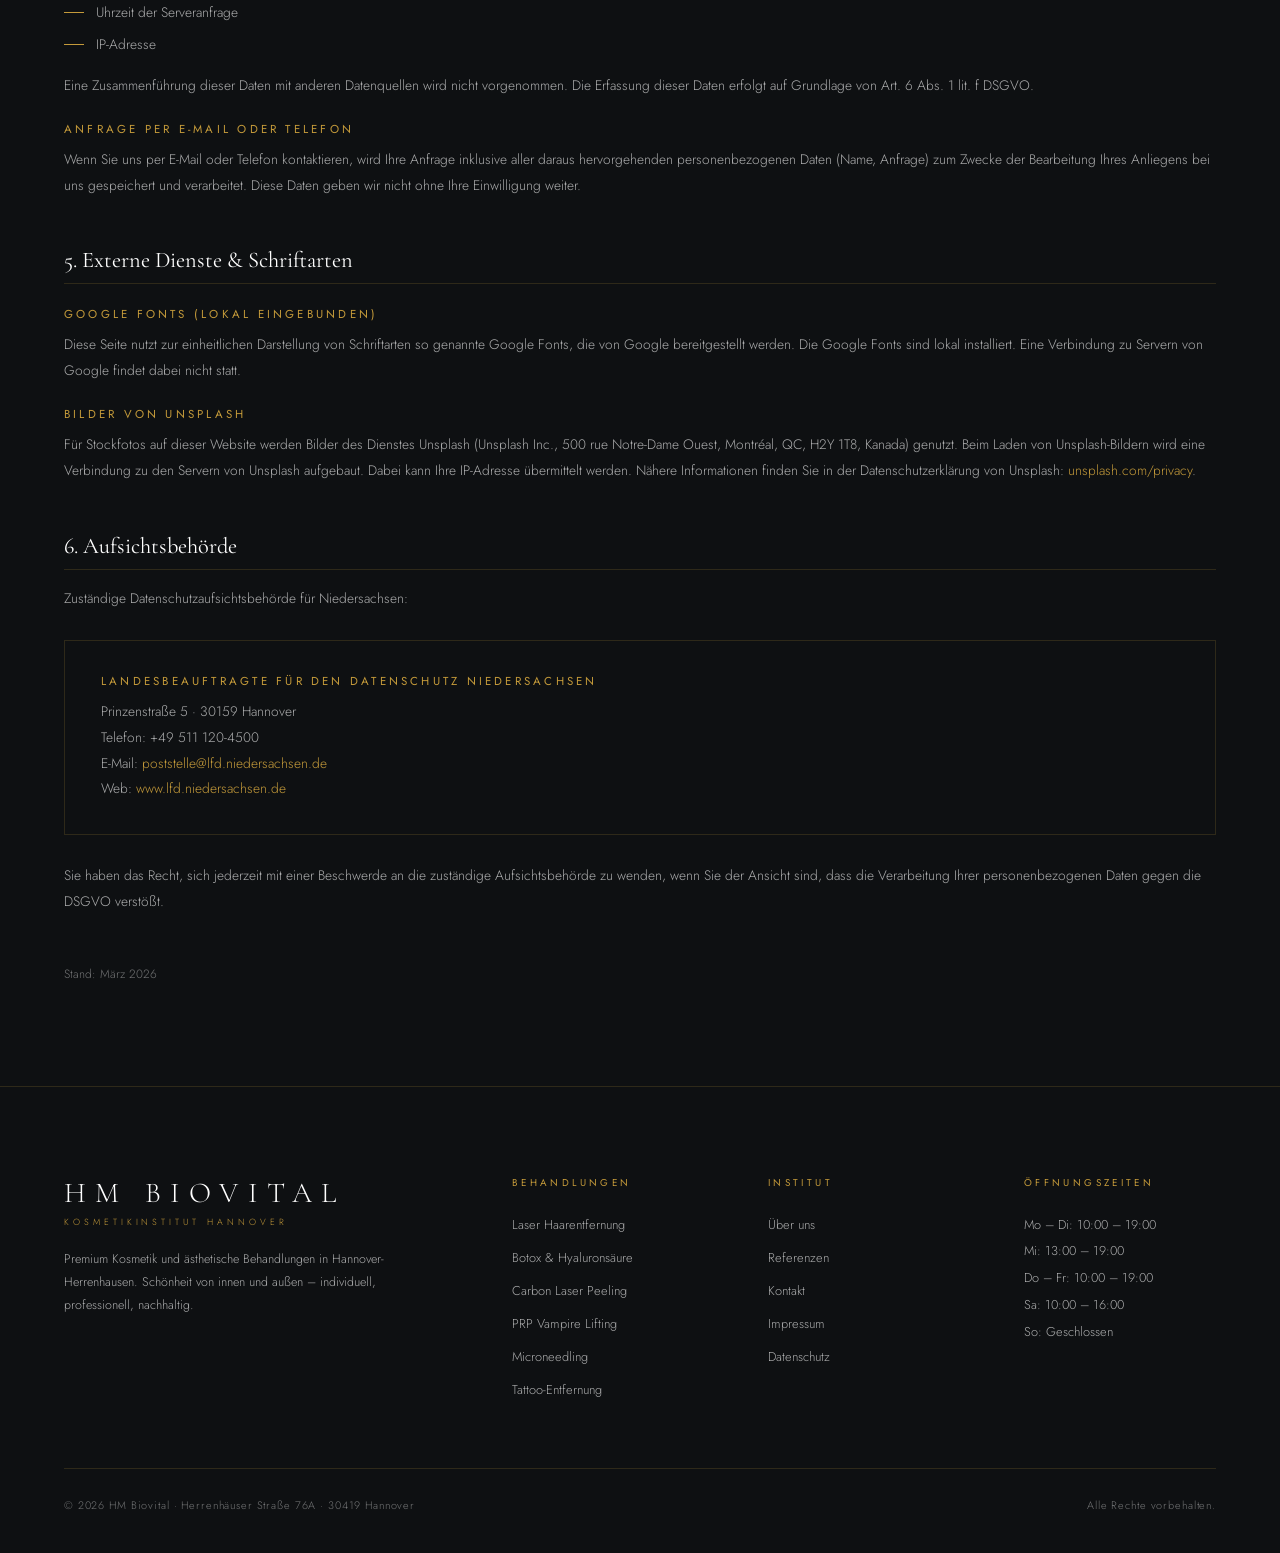
==== commit f95c8910: "Schrift auf weiß, Impressum & Datenschutz hinzugefügt - Textfarben auf reines Weiß geändert (--cream" ====
--- a/impressum.html
+++ b/impressum.html
@@ -3,7 +3,7 @@
 <head>
   <meta charset="UTF-8">
   <meta name="viewport" content="width=device-width, initial-scale=1.0">
-  <title>Impressum & Datenschutz — HM BIOVITAL</title>
+  <title>Impressum &amp; Datenschutz — HM BIOVITAL</title>
   <link rel="preconnect" href="https://fonts.googleapis.com">
   <link rel="preconnect" href="https://fonts.gstatic.com" crossorigin>
   <link href="https://fonts.googleapis.com/css2?family=Cormorant+Garamond:ital,wght@0,300;0,400;0,500;0,600;1,300;1,400;1,500&family=Jost:wght@200;300;400;500&display=swap" rel="stylesheet">
@@ -22,9 +22,9 @@
       --gold:        #C49A3A;
       --gold-light:  #E2B96A;
       --gold-dark:   #8B6220;
-      --cream:       #F0EAE0;
-      --cream-60:    rgba(240,234,224,0.6);
-      --cream-30:    rgba(240,234,224,0.3);
+      --cream:       #FFFFFF;
+      --cream-60:    rgba(255,255,255,0.65);
+      --cream-30:    rgba(255,255,255,0.42);
       --border:      rgba(196,154,58,0.18);
       --border-h:    rgba(196,154,58,0.42);
       --display:     'Cormorant Garamond', serif;
@@ -40,213 +40,172 @@
       font-family: var(--body);
       font-weight: 300;
       overflow-x: hidden;
-      cursor: none;
     }
 
     img { display: block; max-width: 100%; }
     a   { color: inherit; }
-
-    /* ======================================================
-       CUSTOM CURSOR
-    ====================================================== */
-    .c-dot {
-      position: fixed; width: 8px; height: 8px;
-      background: var(--gold); border-radius: 50%;
-      pointer-events: none; z-index: 9999;
-      transform: translate(-50%,-50%);
-      transition: width .2s, height .2s, background .2s, opacity .3s;
-    }
-    .c-ring {
-      position: fixed; width: 38px; height: 38px;
-      border: 1px solid rgba(196,154,58,.45); border-radius: 50%;
-      pointer-events: none; z-index: 9998;
-      transform: translate(-50%,-50%);
-      transition: width .35s var(--ease), height .35s var(--ease), border-color .3s, opacity .3s;
-    }
-    body.ch .c-dot  { width: 12px; height: 12px; background: var(--gold-light); }
-    body.ch .c-ring { width: 58px; height: 58px; border-color: rgba(226,185,106,.6); }
-    body.cl .c-dot  { opacity: 0; }
-    body.cl .c-ring { opacity: 0; }
 
     /* ======================================================
        NAVIGATION
     ====================================================== */
     #nav {
-      position: fixed; top: 0; left: 0; right: 0; z-index: 1000;
+      position: fixed; top: 0; left: 0; right: 0; z-index: 900;
+      padding: 30px 64px;
       display: flex; align-items: center; justify-content: space-between;
-      padding: 28px 64px;
-      border-bottom: 1px solid transparent;
       background: rgba(8,9,10,1);
-      transition: background .4s, backdrop-filter .4s, padding .4s, border-color .4s;
-    }
-    #nav.scrolled {
-      padding: 18px 64px;
-      border-bottom-color: var(--border);
-      background: rgba(8,9,10,1);
-    }
+      border-bottom: 1px solid var(--border);
+    }
+
     .nav-logo {
-      display: flex; flex-direction: column; text-decoration: none;
+      text-decoration: none; display: flex; flex-direction: column; line-height: 1;
     }
     .nav-logo-main {
-      font-family: var(--display); font-size: 1.25rem;
-      letter-spacing: .32em; font-weight: 300;
+      font-family: var(--display); font-size: 1.55rem;
+      letter-spacing: .32em; color: var(--cream); font-weight: 300;
     }
     .nav-logo-sub {
-      font-size: .52rem; letter-spacing: .42em;
-      text-transform: uppercase; color: var(--gold);
-    }
-    .nav-links {
-      display: flex; list-style: none; gap: 42px;
-    }
+      font-family: var(--body); font-size: .52rem;
+      letter-spacing: .42em; color: var(--gold); font-weight: 400;
+      text-transform: uppercase; margin-top: 3px;
+    }
+
+    .nav-links { display: flex; gap: 44px; list-style: none; }
     .nav-links a {
-      font-size: .72rem; letter-spacing: .22em; text-transform: uppercase;
       text-decoration: none; color: var(--cream-60);
-      position: relative; transition: color .3s;
+      font-size: .7rem; letter-spacing: .22em; text-transform: uppercase;
+      font-weight: 400; transition: color .3s; position: relative;
     }
     .nav-links a::after {
-      content: ''; position: absolute; bottom: -4px; left: 0;
+      content: ''; position: absolute; bottom: -3px; left: 0;
       width: 0; height: 1px; background: var(--gold); transition: width .3s;
     }
     .nav-links a:hover { color: var(--cream); }
     .nav-links a:hover::after { width: 100%; }
+
     .nav-btn {
-      font-size: .68rem; letter-spacing: .22em; text-transform: uppercase;
-      text-decoration: none; color: var(--bg); background: var(--gold);
-      padding: 12px 28px; position: relative; overflow: hidden;
+      display: inline-block; text-decoration: none;
+      font-family: var(--body); font-size: .68rem; letter-spacing: .22em;
+      text-transform: uppercase; font-weight: 400;
+      padding: 12px 30px; border: 1px solid var(--gold);
+      color: var(--gold); position: relative; overflow: hidden;
       transition: color .35s;
     }
     .nav-btn::before {
       content: ''; position: absolute; inset: 0;
-      background: var(--gold-light); transform: translateX(-105%);
-      transition: transform .35s var(--ease);
-    }
-    .nav-btn:hover::before { transform: translateX(0); }
-    .nav-btn span { position: relative; }
+      background: var(--gold); transform: scaleX(0);
+      transform-origin: left; transition: transform .35s var(--ease);
+    }
+    .nav-btn:hover { color: var(--bg); }
+    .nav-btn:hover::before { transform: scaleX(1); }
+    .nav-btn span { position: relative; z-index: 1; }
+
     .nav-ham {
       display: none; flex-direction: column; gap: 5px;
-      background: none; border: none; cursor: none; padding: 4px;
+      background: none; border: none; cursor: pointer; padding: 4px;
     }
     .nav-ham span {
       display: block; width: 24px; height: 1px; background: var(--cream);
-      transition: .3s;
     }
 
     /* ======================================================
-       PAGE HEADER
+       PAGE HERO (SUBPAGE)
     ====================================================== */
-    .page-header {
-      padding: 180px 64px 80px;
+    .page-hero {
+      padding: 180px 64px 90px;
+      background: var(--bg);
       border-bottom: 1px solid var(--border);
-      position: relative;
-      overflow: hidden;
-    }
-    .page-header::before {
-      content: '';
-      position: absolute; top: 0; right: 0;
-      width: 40%; height: 100%;
-      background: radial-gradient(ellipse at 80% 50%, rgba(196,154,58,0.06) 0%, transparent 70%);
-      pointer-events: none;
-    }
-    .page-header-eyebrow {
-      display: flex; align-items: center; gap: 16px; margin-bottom: 24px;
-    }
-    .page-header-bar {
-      width: 38px; height: 1px; background: var(--gold);
-    }
-    .page-header-label {
-      font-size: .62rem; letter-spacing: .38em; text-transform: uppercase; color: var(--gold);
-    }
-    .page-header h1 {
-      font-family: var(--display); font-size: clamp(2.8rem, 6vw, 5rem);
-      font-weight: 300; letter-spacing: .04em; line-height: 1.1;
-      margin-bottom: 20px;
-    }
-    .page-header p {
-      font-size: .85rem; color: var(--cream-60); max-width: 520px; line-height: 1.8;
-    }
-
-    /* Jump links */
-    .jump-links {
-      display: flex; gap: 24px; margin-top: 36px; flex-wrap: wrap;
-    }
-    .jump-links a {
+    }
+    .page-hero-inner { max-width: 1380px; margin: 0 auto; }
+
+    .label-row {
+      display: flex; align-items: center; gap: 14px; margin-bottom: 18px;
+    }
+    .label-bar { width: 30px; height: 1px; background: var(--gold); flex-shrink: 0; }
+    .label-txt {
+      font-size: .63rem; letter-spacing: .38em; text-transform: uppercase;
+      color: var(--gold); font-weight: 400;
+    }
+
+    .page-title {
+      font-family: var(--display); font-size: clamp(2.8rem, 5vw, 4.8rem);
+      font-weight: 300; line-height: 1.1; color: var(--cream);
+    }
+    .page-title em { font-style: italic; color: var(--gold-light); }
+
+    /* Tab-style anchor navigation */
+    .page-nav {
+      display: flex; gap: 0; margin-top: 56px;
+      border-bottom: 1px solid var(--border);
+    }
+    .page-nav a {
+      display: inline-block; text-decoration: none;
       font-size: .68rem; letter-spacing: .22em; text-transform: uppercase;
-      text-decoration: none; color: var(--gold);
-      padding-bottom: 4px; border-bottom: 1px solid var(--border-h);
+      font-weight: 400; color: var(--cream-60);
+      padding: 14px 32px 13px;
+      border-bottom: 2px solid transparent;
       transition: color .3s, border-color .3s;
-    }
-    .jump-links a:hover { color: var(--gold-light); border-color: var(--gold-light); }
+      margin-bottom: -1px;
+    }
+    .page-nav a:hover { color: var(--cream); border-color: var(--gold); }
 
     /* ======================================================
        CONTENT SECTIONS
     ====================================================== */
-    .legal-section {
+    .legal-sec {
       padding: 100px 64px;
-      border-bottom: 1px solid var(--border);
-    }
-    .legal-section:last-of-type { border-bottom: none; }
-    .legal-section:nth-child(even) { background: var(--bg2); }
-
-    .legal-inner {
-      max-width: 820px;
-    }
-
-    .legal-section-eyebrow {
-      display: flex; align-items: center; gap: 16px; margin-bottom: 32px;
-    }
-    .legal-section-bar { width: 30px; height: 1px; background: var(--gold); }
-    .legal-section-label {
-      font-size: .58rem; letter-spacing: .38em; text-transform: uppercase; color: var(--gold);
-    }
-
-    .legal-section h2 {
-      font-family: var(--display); font-size: clamp(2rem, 4vw, 3.2rem);
-      font-weight: 300; letter-spacing: .04em; margin-bottom: 48px; line-height: 1.15;
-    }
-
-    .legal-block {
-      margin-bottom: 48px;
-    }
+      max-width: 1380px; margin: 0 auto;
+    }
+    .legal-sec + .legal-sec {
+      border-top: 1px solid var(--border);
+    }
+
+    .legal-title {
+      font-family: var(--display); font-size: clamp(2rem, 3.5vw, 3.2rem);
+      font-weight: 300; color: var(--cream); margin-bottom: 56px;
+    }
+    .legal-title em { font-style: italic; color: var(--gold-light); }
+
+    .legal-block { margin-bottom: 48px; }
     .legal-block:last-child { margin-bottom: 0; }
 
-    .legal-block h3 {
-      font-family: var(--display); font-size: 1.3rem; font-weight: 400;
-      letter-spacing: .06em; color: var(--cream); margin-bottom: 14px;
-      padding-bottom: 12px; border-bottom: 1px solid var(--border);
-    }
-
-    .legal-block p {
-      font-size: .84rem; color: var(--cream-60);
-      line-height: 1.9; margin-bottom: 14px;
-    }
-    .legal-block p:last-child { margin-bottom: 0; }
-
-    .legal-block a {
-      color: var(--gold); text-decoration: none; transition: color .3s;
-    }
-    .legal-block a:hover { color: var(--gold-light); }
-
-    .legal-block ul {
-      list-style: none; margin: 12px 0;
-    }
-    .legal-block ul li {
-      font-size: .84rem; color: var(--cream-60); line-height: 1.9;
-      padding-left: 20px; position: relative;
-    }
-    .legal-block ul li::before {
-      content: '–'; position: absolute; left: 0; color: var(--gold);
-    }
-
-    .info-box {
-      border: 1px solid var(--border); padding: 28px 32px;
-      margin: 24px 0; background: var(--bg3);
-    }
-    .info-box p {
-      margin-bottom: 6px !important;
-    }
-    .info-box p strong {
-      color: var(--cream); font-weight: 400; letter-spacing: .04em;
-    }
+    .legal-h2 {
+      font-family: var(--display); font-size: 1.4rem; font-weight: 400;
+      color: var(--cream); margin-bottom: 16px;
+      padding-bottom: 10px; border-bottom: 1px solid var(--border);
+    }
+    .legal-h3 {
+      font-size: .72rem; letter-spacing: .28em; text-transform: uppercase;
+      color: var(--gold); font-weight: 400; margin-bottom: 10px; margin-top: 22px;
+    }
+    .legal-p {
+      font-size: .86rem; line-height: 1.88; color: var(--cream-60);
+      margin-bottom: 14px;
+    }
+    .legal-p:last-child { margin-bottom: 0; }
+    .legal-p a {
+      color: var(--gold); text-decoration: none;
+      border-bottom: 1px solid transparent; transition: border-color .3s;
+    }
+    .legal-p a:hover { border-color: var(--gold); }
+
+    .legal-list {
+      list-style: none; display: flex; flex-direction: column; gap: 9px;
+      margin: 14px 0;
+    }
+    .legal-list li {
+      display: flex; align-items: flex-start; gap: 12px;
+      font-size: .86rem; line-height: 1.7; color: var(--cream-60);
+    }
+    .legal-list li::before {
+      content: ''; width: 20px; height: 1px; background: var(--gold);
+      flex-shrink: 0; margin-top: .8em;
+    }
+
+    .legal-info-box {
+      background: var(--bg2); border: 1px solid var(--border);
+      padding: 32px 36px; margin: 28px 0;
+    }
+    .legal-info-box .legal-h3 { margin-top: 0; }
 
     /* ======================================================
        FOOTER
@@ -277,29 +236,28 @@
     /* ======================================================
        RESPONSIVE
     ====================================================== */
+    @media (max-width: 1120px) {
+      .ft-grid { grid-template-columns: 1fr 1fr; gap: 44px; }
+    }
     @media (max-width: 768px) {
       #nav { padding: 20px 24px; }
-      #nav.scrolled { padding: 14px 24px; }
       .nav-links, .nav-btn { display: none; }
       .nav-ham { display: flex; }
-      .page-header { padding: 140px 24px 60px; }
-      .legal-section { padding: 64px 24px; }
+      .page-hero { padding: 140px 24px 64px; }
+      .legal-sec { padding: 64px 24px; }
+      .page-nav a { padding: 12px 18px; font-size: .6rem; }
       .ft-grid { grid-template-columns: 1fr; gap: 40px; }
       footer { padding: 64px 24px 36px; }
       .ft-bottom { flex-direction: column; text-align: center; }
-    }
-    @media (max-width: 1120px) {
-      .ft-grid { grid-template-columns: 1fr 1fr; gap: 44px; }
+      .legal-info-box { padding: 24px 20px; }
     }
   </style>
 </head>
 <body>
 
-<!-- CURSOR -->
-<div class="c-dot" id="cDot"></div>
-<div class="c-ring" id="cRing"></div>
-
-<!-- NAVIGATION -->
+<!-- ══════════════════════════════════════
+     NAVIGATION
+════════════════════════════════════════ -->
 <nav id="nav">
   <a href="index.html" class="nav-logo">
     <span class="nav-logo-main">HM BIOVITAL</span>
@@ -317,171 +275,346 @@
   </button>
 </nav>
 
-<!-- PAGE HEADER -->
-<div class="page-header">
-  <div class="page-header-eyebrow">
-    <span class="page-header-bar"></span>
-    <span class="page-header-label">Rechtliches</span>
+<!-- ══════════════════════════════════════
+     PAGE HERO
+════════════════════════════════════════ -->
+<div class="page-hero">
+  <div class="page-hero-inner">
+    <div class="label-row">
+      <span class="label-bar"></span>
+      <span class="label-txt">Rechtliches</span>
+    </div>
+    <h1 class="page-title">Impressum &amp; <em>Datenschutz</em></h1>
+
+    <nav class="page-nav" aria-label="Seitennavigation">
+      <a href="#impressum">Impressum</a>
+      <a href="#datenschutz">Datenschutzerklärung</a>
+    </nav>
   </div>
-  <h1>Impressum &amp;<br>Datenschutz</h1>
-  <p>Rechtliche Informationen zum Betrieb dieser Website sowie Hinweise zur Verarbeitung personenbezogener Daten gemäß DSGVO.</p>
-  <nav class="jump-links" aria-label="Seitennavigation">
-    <a href="#impressum">Impressum</a>
-    <a href="#datenschutz">Datenschutzerklärung</a>
-  </nav>
 </div>
 
 <!-- ══════════════════════════════════════
      IMPRESSUM
 ════════════════════════════════════════ -->
-<section class="legal-section" id="impressum">
-  <div class="legal-inner">
-    <div class="legal-section-eyebrow">
-      <span class="legal-section-bar"></span>
-      <span class="legal-section-label">§ 5 TMG</span>
-    </div>
-    <h2>Impressum</h2>
-
-    <div class="legal-block">
-      <h3>Angaben gemäß § 5 TMG</h3>
-      <div class="info-box">
-        <p><strong>HM Biovital</strong></p>
-        <p>Kosmetikinstitut</p>
-        <p>Herrenhäuser Straße 76A</p>
-        <p>30419 Hannover</p>
+<section id="impressum">
+  <div class="legal-sec">
+
+    <h2 class="legal-title">Im<em>pressum</em></h2>
+
+    <div class="legal-block">
+      <h3 class="legal-h2">Angaben gemäß § 5 TMG</h3>
+      <div class="legal-info-box">
+        <p class="legal-h3">Betreiberin</p>
+        <p class="legal-p">
+          HM Biovital<br>
+          Hüsna Mencütekin<br>
+          Herrenhäuser Straße 76A<br>
+          30419 Hannover
+        </p>
       </div>
     </div>
 
     <div class="legal-block">
-      <h3>Kontakt</h3>
-      <p>Telefon: <a href="tel:+495111234567">+49 (0) 511 123 45 67</a></p>
-      <p>E-Mail: <a href="mailto:info@hm-biovital.de">info@hm-biovital.de</a></p>
-    </div>
-
-    <div class="legal-block">
-      <h3>Berufsbezeichnung und berufsrechtliche Regelungen</h3>
-      <p>Berufsbezeichnung: Kosmetikerin / Ästhetikerin</p>
-      <p>Zuständige Kammer: Handwerkskammer Hannover</p>
-    </div>
-
-    <div class="legal-block">
-      <h3>Redaktionell verantwortlich</h3>
-      <p>HM Biovital<br>Herrenhäuser Straße 76A<br>30419 Hannover</p>
-    </div>
-
-    <div class="legal-block">
-      <h3>EU-Streitschlichtung</h3>
-      <p>Die Europäische Kommission stellt eine Plattform zur Online-Streitbeilegung (OS) bereit: <a href="https://ec.europa.eu/consumers/odr/" target="_blank" rel="noopener">https://ec.europa.eu/consumers/odr/</a>.</p>
-      <p>Unsere E-Mail-Adresse finden Sie oben im Impressum.</p>
-    </div>
-
-    <div class="legal-block">
-      <h3>Verbraucherstreitbeilegung / Universalschlichtungsstelle</h3>
-      <p>Wir sind nicht bereit oder verpflichtet, an Streitbeilegungsverfahren vor einer Verbraucherschlichtungsstelle teilzunehmen.</p>
-    </div>
-
-    <div class="legal-block">
-      <h3>Haftung für Inhalte</h3>
-      <p>Als Diensteanbieter sind wir gemäß § 7 Abs. 1 TMG für eigene Inhalte auf diesen Seiten nach den allgemeinen Gesetzen verantwortlich. Nach §§ 8 bis 10 TMG sind wir als Diensteanbieter jedoch nicht verpflichtet, übermittelte oder gespeicherte fremde Informationen zu überwachen oder nach Umständen zu forschen, die auf eine rechtswidrige Tätigkeit hinweisen.</p>
-      <p>Verpflichtungen zur Entfernung oder Sperrung der Nutzung von Informationen nach den allgemeinen Gesetzen bleiben hiervon unberührt. Eine diesbezügliche Haftung ist jedoch erst ab dem Zeitpunkt der Kenntnis einer konkreten Rechtsverletzung möglich. Bei Bekanntwerden von entsprechenden Rechtsverletzungen werden wir diese Inhalte umgehend entfernen.</p>
-    </div>
-
-    <div class="legal-block">
-      <h3>Haftung für Links</h3>
-      <p>Unser Angebot enthält Links zu externen Websites Dritter, auf deren Inhalte wir keinen Einfluss haben. Deshalb können wir für diese fremden Inhalte auch keine Gewähr übernehmen. Für die Inhalte der verlinkten Seiten ist stets der jeweilige Anbieter oder Betreiber der Seiten verantwortlich.</p>
-      <p>Die verlinkten Seiten wurden zum Zeitpunkt der Verlinkung auf mögliche Rechtsverstöße überprüft. Rechtswidrige Inhalte waren zum Zeitpunkt der Verlinkung nicht erkennbar. Eine permanente inhaltliche Kontrolle der verlinkten Seiten ist jedoch ohne konkrete Anhaltspunkte einer Rechtsverletzung nicht zumutbar. Bei Bekanntwerden von Rechtsverletzungen werden wir derartige Links umgehend entfernen.</p>
-    </div>
-
-    <div class="legal-block">
-      <h3>Urheberrecht</h3>
-      <p>Die durch die Seitenbetreiber erstellten Inhalte und Werke auf diesen Seiten unterliegen dem deutschen Urheberrecht. Die Vervielfältigung, Bearbeitung, Verbreitung und jede Art der Verwertung außerhalb der Grenzen des Urheberrechtes bedürfen der schriftlichen Zustimmung des jeweiligen Autors bzw. Erstellers.</p>
-      <p>Downloads und Kopien dieser Seite sind nur für den privaten, nicht kommerziellen Gebrauch gestattet. Soweit die Inhalte auf dieser Seite nicht vom Betreiber erstellt wurden, werden die Urheberrechte Dritter beachtet. Insbesondere werden Inhalte Dritter als solche gekennzeichnet. Sollten Sie trotzdem auf eine Urheberrechtsverletzung aufmerksam werden, bitten wir um einen entsprechenden Hinweis.</p>
-    </div>
+      <h3 class="legal-h2">Kontakt</h3>
+      <ul class="legal-list">
+        <li><span>Telefon: <a href="tel:+4951176371605">+49 511 76371605</a></span></li>
+        <li><span>E-Mail: <a href="mailto:info@hm-biovital.de">info@hm-biovital.de</a></span></li>
+        <li><span>Website: <a href="https://www.hm-biovital.de">www.hm-biovital.de</a></span></li>
+      </ul>
+    </div>
+
+    <div class="legal-block">
+      <h3 class="legal-h2">Berufsbezeichnung &amp; Berufsrecht</h3>
+      <p class="legal-p">
+        Berufsbezeichnung: Kosmetikerin (verliehen in der Bundesrepublik Deutschland)
+      </p>
+      <p class="legal-p">
+        Zuständige Kammer: Handwerkskammer Hannover, Berliner Allee 17, 30175 Hannover
+      </p>
+    </div>
+
+    <div class="legal-block">
+      <h3 class="legal-h2">Umsatzsteuer-ID</h3>
+      <p class="legal-p">
+        Umsatzsteuer-Identifikationsnummer gemäß § 27a Umsatzsteuergesetz: wird auf Anfrage mitgeteilt.
+      </p>
+    </div>
+
+    <div class="legal-block">
+      <h3 class="legal-h2">Verantwortlich für den Inhalt gemäß § 18 Abs. 2 MStV</h3>
+      <p class="legal-p">
+        Hüsna Mencütekin<br>
+        Herrenhäuser Straße 76A<br>
+        30419 Hannover
+      </p>
+    </div>
+
+    <div class="legal-block">
+      <h3 class="legal-h2">Streitschlichtung</h3>
+      <p class="legal-p">
+        Die Europäische Kommission stellt eine Plattform zur Online-Streitbeilegung (OS) bereit:
+        <a href="https://ec.europa.eu/consumers/odr/" target="_blank" rel="noopener">https://ec.europa.eu/consumers/odr/</a>.
+        Unsere E-Mail-Adresse finden Sie oben im Impressum.
+      </p>
+      <p class="legal-p">
+        Wir sind nicht bereit oder verpflichtet, an Streitbeilegungsverfahren vor einer
+        Verbraucherschlichtungsstelle teilzunehmen.
+      </p>
+    </div>
+
+    <div class="legal-block">
+      <h3 class="legal-h2">Haftung für Inhalte</h3>
+      <p class="legal-p">
+        Als Diensteanbieter sind wir gemäß § 7 Abs. 1 TMG für eigene Inhalte auf diesen Seiten
+        nach den allgemeinen Gesetzen verantwortlich. Nach §§ 8 bis 10 TMG sind wir als
+        Diensteanbieter jedoch nicht verpflichtet, übermittelte oder gespeicherte fremde
+        Informationen zu überwachen oder nach Umständen zu forschen, die auf eine rechtswidrige
+        Tätigkeit hinweisen.
+      </p>
+      <p class="legal-p">
+        Verpflichtungen zur Entfernung oder Sperrung der Nutzung von Informationen nach den
+        allgemeinen Gesetzen bleiben hiervon unberührt. Eine diesbezügliche Haftung ist jedoch
+        erst ab dem Zeitpunkt der Kenntnis einer konkreten Rechtsverletzung möglich. Bei
+        Bekanntwerden von entsprechenden Rechtsverletzungen werden wir diese Inhalte umgehend entfernen.
+      </p>
+    </div>
+
+    <div class="legal-block">
+      <h3 class="legal-h2">Haftung für Links</h3>
+      <p class="legal-p">
+        Unser Angebot enthält Links zu externen Websites Dritter, auf deren Inhalte wir keinen
+        Einfluss haben. Deshalb können wir für diese fremden Inhalte auch keine Gewähr übernehmen.
+        Für die Inhalte der verlinkten Seiten ist stets der jeweilige Anbieter oder Betreiber
+        der Seiten verantwortlich.
+      </p>
+    </div>
+
+    <div class="legal-block">
+      <h3 class="legal-h2">Urheberrecht</h3>
+      <p class="legal-p">
+        Die durch die Seitenbetreiber erstellten Inhalte und Werke auf diesen Seiten unterliegen
+        dem deutschen Urheberrecht. Die Vervielfältigung, Bearbeitung, Verbreitung und jede Art
+        der Verwertung außerhalb der Grenzen des Urheberrechtes bedürfen der schriftlichen
+        Zustimmung des jeweiligen Autors bzw. Erstellers.
+      </p>
+    </div>
+
   </div>
 </section>
 
 <!-- ══════════════════════════════════════
      DATENSCHUTZ
 ════════════════════════════════════════ -->
-<section class="legal-section" id="datenschutz">
-  <div class="legal-inner">
-    <div class="legal-section-eyebrow">
-      <span class="legal-section-bar"></span>
-      <span class="legal-section-label">DSGVO</span>
-    </div>
-    <h2>Datenschutz&shy;erklärung</h2>
-
-    <div class="legal-block">
-      <h3>1. Datenschutz auf einen Blick</h3>
-      <p>Die folgenden Hinweise geben einen einfachen Überblick darüber, was mit Ihren personenbezogenen Daten passiert, wenn Sie diese Website besuchen. Personenbezogene Daten sind alle Daten, mit denen Sie persönlich identifiziert werden können.</p>
-    </div>
-
-    <div class="legal-block">
-      <h3>2. Verantwortliche Stelle</h3>
-      <p>Die verantwortliche Stelle für die Datenverarbeitung auf dieser Website ist:</p>
-      <div class="info-box">
-        <p><strong>HM Biovital</strong></p>
-        <p>Herrenhäuser Straße 76A</p>
-        <p>30419 Hannover</p>
-        <p>E-Mail: <a href="mailto:info@hm-biovital.de">info@hm-biovital.de</a></p>
-        <p>Telefon: <a href="tel:+495111234567">+49 (0) 511 123 45 67</a></p>
+<section id="datenschutz" style="background: var(--bg2); border-top: 1px solid var(--border);">
+  <div class="legal-sec">
+
+    <h2 class="legal-title">Daten<em>schutz</em></h2>
+
+    <div class="legal-block">
+      <h3 class="legal-h2">1. Datenschutz auf einen Blick</h3>
+      <p class="legal-h3">Allgemeine Hinweise</p>
+      <p class="legal-p">
+        Die folgenden Hinweise geben einen einfachen Überblick darüber, was mit Ihren
+        personenbezogenen Daten passiert, wenn Sie diese Website besuchen. Personenbezogene
+        Daten sind alle Daten, mit denen Sie persönlich identifiziert werden können.
+        Ausführliche Informationen zum Thema Datenschutz entnehmen Sie unserer unter diesem
+        Text aufgeführten Datenschutzerklärung.
+      </p>
+
+      <p class="legal-h3">Datenerfassung auf dieser Website</p>
+      <p class="legal-p">
+        <strong style="color: var(--cream); font-weight: 400;">Wer ist verantwortlich für die Datenerfassung auf dieser Website?</strong><br>
+        Die Datenverarbeitung auf dieser Website erfolgt durch den Websitebetreiber.
+        Dessen Kontaktdaten können Sie dem Abschnitt „Impressum" in dieser Website entnehmen.
+      </p>
+      <p class="legal-p">
+        <strong style="color: var(--cream); font-weight: 400;">Wie erfassen wir Ihre Daten?</strong><br>
+        Ihre Daten werden zum einen dadurch erhoben, dass Sie uns diese mitteilen. Hierbei
+        kann es sich z. B. um Daten handeln, die Sie in ein Kontaktformular eingeben. Andere
+        Daten werden automatisch oder nach Ihrer Einwilligung beim Besuch der Website durch
+        unsere IT-Systeme erfasst. Das sind vor allem technische Daten (z. B. Internetbrowser,
+        Betriebssystem oder Uhrzeit des Seitenaufrufs).
+      </p>
+      <p class="legal-p">
+        <strong style="color: var(--cream); font-weight: 400;">Wofür nutzen wir Ihre Daten?</strong><br>
+        Ein Teil der Daten wird erhoben, um eine fehlerfreie Bereitstellung der Website zu
+        gewährleisten. Andere Daten können zur Analyse Ihres Nutzerverhaltens verwendet werden.
+        Wenn Sie über die Website eine Anfrage stellen, verwenden wir Ihre Daten ausschließlich
+        zur Bearbeitung Ihrer Terminanfrage.
+      </p>
+      <p class="legal-p">
+        <strong style="color: var(--cream); font-weight: 400;">Welche Rechte haben Sie bezüglich Ihrer Daten?</strong><br>
+        Sie haben jederzeit das Recht, unentgeltlich Auskunft über Herkunft, Empfänger und
+        Zweck Ihrer gespeicherten personenbezogenen Daten zu erhalten. Sie haben außerdem ein
+        Recht, die Berichtigung oder Löschung dieser Daten zu verlangen. Wenn Sie eine
+        Einwilligung zur Datenverarbeitung erteilt haben, können Sie diese Einwilligung
+        jederzeit für die Zukunft widerrufen.
+      </p>
+    </div>
+
+    <div class="legal-block">
+      <h3 class="legal-h2">2. Hosting</h3>
+      <p class="legal-p">
+        Diese Website wird bei einem externen Dienstleister gehostet (Hoster). Die
+        personenbezogenen Daten, die auf dieser Website erfasst werden, werden auf den
+        Servern des Hosters gespeichert. Hierbei kann es sich v. a. um IP-Adressen,
+        Kontaktanfragen, Meta- und Kommunikationsdaten, Vertragsdaten, Kontaktdaten, Namen,
+        Websitezugriffe und sonstige Daten, die über eine Website generiert werden, handeln.
+      </p>
+      <p class="legal-p">
+        Der Einsatz des Hosters erfolgt zum Zwecke der Vertragserfüllung gegenüber unseren
+        potenziellen und bestehenden Kunden (Art. 6 Abs. 1 lit. b DSGVO) und im Interesse
+        einer sicheren, schnellen und effizienten Bereitstellung unseres Online-Angebots durch
+        einen professionellen Anbieter (Art. 6 Abs. 1 lit. f DSGVO).
+      </p>
+    </div>
+
+    <div class="legal-block">
+      <h3 class="legal-h2">3. Allgemeine Hinweise und Pflichtinformationen</h3>
+      <p class="legal-h3">Datenschutz</p>
+      <p class="legal-p">
+        Die Betreiber dieser Seiten nehmen den Schutz Ihrer persönlichen Daten sehr ernst.
+        Wir behandeln Ihre personenbezogenen Daten vertraulich und entsprechend den gesetzlichen
+        Datenschutzvorschriften sowie dieser Datenschutzerklärung.
+      </p>
+
+      <p class="legal-h3">Hinweis zur verantwortlichen Stelle</p>
+      <div class="legal-info-box">
+        <p class="legal-h3">Verantwortliche Stelle</p>
+        <p class="legal-p">
+          HM Biovital — Hüsna Mencütekin<br>
+          Herrenhäuser Straße 76A · 30419 Hannover<br>
+          Telefon: <a href="tel:+4951176371605">+49 511 76371605</a><br>
+          E-Mail: <a href="mailto:info@hm-biovital.de">info@hm-biovital.de</a>
+        </p>
       </div>
-      <p>Verantwortliche Stelle ist die natürliche oder juristische Person, die allein oder gemeinsam mit anderen über die Zwecke und Mittel der Verarbeitung von personenbezogenen Daten entscheidet.</p>
-    </div>
-
-    <div class="legal-block">
-      <h3>3. Ihre Rechte als betroffene Person</h3>
-      <p>Sie haben jederzeit das Recht, unentgeltlich Auskunft über Herkunft, Empfänger und Zweck Ihrer gespeicherten personenbezogenen Daten zu erhalten. Sie haben außerdem ein Recht, die Berichtigung oder Löschung dieser Daten zu verlangen. Wenn Sie eine Einwilligung zur Datenverarbeitung erteilt haben, können Sie diese Einwilligung jederzeit für die Zukunft widerrufen.</p>
-      <p>Folgende Rechte stehen Ihnen zu:</p>
-      <ul>
+
+      <p class="legal-h3">Speicherdauer</p>
+      <p class="legal-p">
+        Soweit innerhalb dieser Datenschutzerklärung keine speziellere Speicherdauer genannt
+        wurde, verbleiben Ihre personenbezogenen Daten bei uns, bis der Zweck für die
+        Datenverarbeitung entfällt. Wenn Sie ein berechtigtes Löschersuchen geltend machen
+        oder eine Einwilligung zur Datenverarbeitung widerrufen, werden Ihre Daten gelöscht,
+        sofern wir keine anderen rechtlich zulässigen Gründe für die Speicherung haben.
+      </p>
+
+      <p class="legal-h3">Ihre Rechte</p>
+      <ul class="legal-list">
         <li>Recht auf Auskunft (Art. 15 DSGVO)</li>
         <li>Recht auf Berichtigung (Art. 16 DSGVO)</li>
         <li>Recht auf Löschung (Art. 17 DSGVO)</li>
         <li>Recht auf Einschränkung der Verarbeitung (Art. 18 DSGVO)</li>
         <li>Recht auf Datenübertragbarkeit (Art. 20 DSGVO)</li>
-        <li>Recht auf Widerspruch (Art. 21 DSGVO)</li>
+        <li>Recht auf Widerspruch gegen die Verarbeitung (Art. 21 DSGVO)</li>
+        <li>Beschwerderecht bei einer Aufsichtsbehörde (Art. 77 DSGVO)</li>
       </ul>
-      <p>Wenn Sie glauben, dass die Verarbeitung Ihrer Daten gegen das Datenschutzrecht verstößt oder Ihre datenschutzrechtlichen Ansprüche sonst in einer Weise verletzt worden sind, können Sie sich bei der Aufsichtsbehörde beschweren. In Niedersachsen ist dies die:</p>
-      <p>Die Landesbeauftragte für den Datenschutz Niedersachsen<br>Prinzenstraße 5, 30159 Hannover<br><a href="https://www.lfd.niedersachsen.de" target="_blank" rel="noopener">www.lfd.niedersachsen.de</a></p>
-    </div>
-
-    <div class="legal-block">
-      <h3>4. Datenerfassung auf dieser Website</h3>
-      <p><strong>Cookies</strong></p>
-      <p>Unsere Website verwendet keine Tracking-Cookies. Technisch notwendige Cookies können für den Betrieb der Website eingesetzt werden. Diese Cookies sind für den Betrieb der Seite notwendig und können in Ihrem Browser nicht deaktiviert werden.</p>
-      <p><strong>Server-Log-Dateien</strong></p>
-      <p>Der Provider dieser Website erhebt und speichert automatisch Informationen in sogenannten Server-Log-Dateien, die Ihr Browser automatisch übermittelt. Dies sind: Browsertyp und -version, verwendetes Betriebssystem, Referrer-URL, Hostname des zugreifenden Rechners, Uhrzeit der Serveranfrage sowie IP-Adresse.</p>
-      <p>Eine Zusammenführung dieser Daten mit anderen Datenquellen wird nicht vorgenommen. Die Erfassung dieser Daten erfolgt auf Grundlage von Art. 6 Abs. 1 lit. f DSGVO.</p>
-    </div>
-
-    <div class="legal-block">
-      <h3>5. Kontaktformular</h3>
-      <p>Wenn Sie uns per Kontaktformular Anfragen zukommen lassen, werden Ihre Angaben aus dem Anfrageformular inklusive der von Ihnen angegebenen Kontaktdaten zwecks Bearbeitung der Anfrage und für den Fall von Anschlussfragen bei uns gespeichert.</p>
-      <p>Die Verarbeitung der in das Kontaktformular eingegebenen Daten erfolgt somit ausschließlich auf Grundlage Ihrer Einwilligung (Art. 6 Abs. 1 lit. a DSGVO). Sie können diese Einwilligung jederzeit widerrufen. Die Daten werden nach abschließender Bearbeitung Ihrer Anfrage gelöscht, sofern keine gesetzlichen Aufbewahrungspflichten entgegenstehen.</p>
-    </div>
-
-    <div class="legal-block">
-      <h3>6. Terminbuchung</h3>
-      <p>Im Rahmen der Terminbuchung erheben wir folgende personenbezogene Daten: Name, E-Mail-Adresse, Telefonnummer sowie Ihre Terminpräferenzen. Diese Daten werden ausschließlich zur Terminverwaltung und Kommunikation mit Ihnen verwendet und nicht an Dritte weitergegeben.</p>
-      <p>Rechtsgrundlage ist Art. 6 Abs. 1 lit. b DSGVO (Vertragserfüllung) sowie ggf. Art. 6 Abs. 1 lit. a DSGVO (Einwilligung).</p>
-    </div>
-
-    <div class="legal-block">
-      <h3>7. Google Fonts</h3>
-      <p>Diese Seite nutzt zur einheitlichen Darstellung von Schriftarten sogenannte Google Fonts, die von Google bereitgestellt werden. Beim Aufruf einer Seite lädt Ihr Browser die benötigten Fonts in Ihren Browsercache, um Texte und Schriftarten korrekt anzuzeigen.</p>
-      <p>Zu diesem Zweck muss der von Ihnen verwendete Browser Verbindung zu den Servern von Google aufnehmen. Hierdurch erlangt Google Kenntnis darüber, dass über Ihre IP-Adresse diese Website aufgerufen wurde. Die Nutzung von Google Fonts erfolgt auf Grundlage von Art. 6 Abs. 1 lit. f DSGVO.</p>
-      <p>Wenn Ihr Browser Google Fonts nicht unterstützt, wird eine Standardschrift von Ihrem Computer genutzt. Weitere Informationen zu Google Fonts finden Sie unter <a href="https://developers.google.com/fonts/faq" target="_blank" rel="noopener">developers.google.com/fonts/faq</a>.</p>
-    </div>
-
-    <div class="legal-block">
-      <h3>8. Änderungen dieser Datenschutzerklärung</h3>
-      <p>Wir behalten uns vor, diese Datenschutzerklärung anzupassen, damit sie stets den aktuellen rechtlichen Anforderungen entspricht oder um Änderungen unserer Leistungen in der Datenschutzerklärung umzusetzen. Für Ihren erneuten Besuch gilt dann die neue Datenschutzerklärung.</p>
-      <p>Stand: März 2026</p>
-    </div>
+      <p class="legal-p" style="margin-top: 16px;">
+        Zur Ausübung dieser Rechte wenden Sie sich bitte an:
+        <a href="mailto:info@hm-biovital.de">info@hm-biovital.de</a>
+      </p>
+    </div>
+
+    <div class="legal-block">
+      <h3 class="legal-h2">4. Datenerfassung auf dieser Website</h3>
+
+      <p class="legal-h3">Kontaktformular</p>
+      <p class="legal-p">
+        Wenn Sie uns per Kontaktformular Anfragen zukommen lassen, werden Ihre Angaben aus
+        dem Anfrageformular inklusive der von Ihnen dort angegebenen Kontaktdaten zwecks
+        Bearbeitung der Anfrage und für den Fall von Anschlussfragen bei uns gespeichert.
+        Diese Daten geben wir nicht ohne Ihre Einwilligung weiter.
+      </p>
+      <p class="legal-p">
+        Die Verarbeitung dieser Daten erfolgt auf Grundlage von Art. 6 Abs. 1 lit. b DSGVO,
+        sofern Ihre Anfrage mit der Erfüllung eines Vertrags zusammenhängt oder zur
+        Durchführung vorvertraglicher Maßnahmen erforderlich ist. In allen übrigen Fällen
+        beruht die Verarbeitung auf unserem berechtigten Interesse an der effektiven
+        Bearbeitung der an uns gerichteten Anfragen (Art. 6 Abs. 1 lit. f DSGVO).
+      </p>
+      <p class="legal-p">
+        Die von Ihnen im Kontaktformular eingegebenen Daten verbleiben bei uns, bis Sie
+        uns zur Löschung auffordern, Ihre Einwilligung zur Speicherung widerrufen oder der
+        Zweck für die Datenspeicherung entfällt. Zwingende gesetzliche Bestimmungen —
+        insbesondere Aufbewahrungsfristen — bleiben unberührt.
+      </p>
+
+      <p class="legal-h3">Server-Log-Dateien</p>
+      <p class="legal-p">
+        Der Provider der Seiten erhebt und speichert automatisch Informationen in so genannten
+        Server-Log-Dateien, die Ihr Browser automatisch an uns übermittelt. Dies sind:
+      </p>
+      <ul class="legal-list">
+        <li>Browsertyp und Browserversion</li>
+        <li>verwendetes Betriebssystem</li>
+        <li>Referrer URL</li>
+        <li>Hostname des zugreifenden Rechners</li>
+        <li>Uhrzeit der Serveranfrage</li>
+        <li>IP-Adresse</li>
+      </ul>
+      <p class="legal-p" style="margin-top: 16px;">
+        Eine Zusammenführung dieser Daten mit anderen Datenquellen wird nicht vorgenommen.
+        Die Erfassung dieser Daten erfolgt auf Grundlage von Art. 6 Abs. 1 lit. f DSGVO.
+      </p>
+
+      <p class="legal-h3">Anfrage per E-Mail oder Telefon</p>
+      <p class="legal-p">
+        Wenn Sie uns per E-Mail oder Telefon kontaktieren, wird Ihre Anfrage inklusive aller
+        daraus hervorgehenden personenbezogenen Daten (Name, Anfrage) zum Zwecke der
+        Bearbeitung Ihres Anliegens bei uns gespeichert und verarbeitet. Diese Daten geben
+        wir nicht ohne Ihre Einwilligung weiter.
+      </p>
+    </div>
+
+    <div class="legal-block">
+      <h3 class="legal-h2">5. Externe Dienste &amp; Schriftarten</h3>
+      <p class="legal-h3">Google Fonts (lokal eingebunden)</p>
+      <p class="legal-p">
+        Diese Seite nutzt zur einheitlichen Darstellung von Schriftarten so genannte Google
+        Fonts, die von Google bereitgestellt werden. Die Google Fonts sind lokal installiert.
+        Eine Verbindung zu Servern von Google findet dabei nicht statt.
+      </p>
+      <p class="legal-h3">Bilder von Unsplash</p>
+      <p class="legal-p">
+        Für Stockfotos auf dieser Website werden Bilder des Dienstes Unsplash
+        (Unsplash Inc., 500 rue Notre-Dame Ouest, Montréal, QC, H2Y 1T8, Kanada) genutzt.
+        Beim Laden von Unsplash-Bildern wird eine Verbindung zu den Servern von Unsplash
+        aufgebaut. Dabei kann Ihre IP-Adresse übermittelt werden. Nähere Informationen
+        finden Sie in der Datenschutzerklärung von Unsplash:
+        <a href="https://unsplash.com/privacy" target="_blank" rel="noopener">unsplash.com/privacy</a>.
+      </p>
+    </div>
+
+    <div class="legal-block">
+      <h3 class="legal-h2">6. Aufsichtsbehörde</h3>
+      <p class="legal-p">
+        Zuständige Datenschutzaufsichtsbehörde für Niedersachsen:
+      </p>
+      <div class="legal-info-box">
+        <p class="legal-h3">Landesbeauftragte für den Datenschutz Niedersachsen</p>
+        <p class="legal-p">
+          Prinzenstraße 5 · 30159 Hannover<br>
+          Telefon: +49 511 120-4500<br>
+          E-Mail: <a href="mailto:poststelle@lfd.niedersachsen.de">poststelle@lfd.niedersachsen.de</a><br>
+          Web: <a href="https://www.lfd.niedersachsen.de" target="_blank" rel="noopener">www.lfd.niedersachsen.de</a>
+        </p>
+      </div>
+      <p class="legal-p">
+        Sie haben das Recht, sich jederzeit mit einer Beschwerde an die zuständige
+        Aufsichtsbehörde zu wenden, wenn Sie der Ansicht sind, dass die Verarbeitung Ihrer
+        personenbezogenen Daten gegen die DSGVO verstößt.
+      </p>
+    </div>
+
+    <p class="legal-p" style="color: var(--cream-30); font-size: .75rem; margin-top: 48px;">
+      Stand: März 2026
+    </p>
+
   </div>
 </section>
 
-<!-- FOOTER -->
+<!-- ══════════════════════════════════════
+     FOOTER
+════════════════════════════════════════ -->
 <footer>
   <div class="ft-grid">
     <div>
@@ -528,29 +661,40 @@
 </footer>
 
 <script>
-  // Custom cursor
-  const dot  = document.getElementById('cDot');
-  const ring = document.getElementById('cRing');
-  let mx = 0, my = 0, rx = 0, ry = 0;
-  document.addEventListener('mousemove', e => { mx = e.clientX; my = e.clientY; });
-  (function loop() {
-    rx += (mx - rx) * 0.12; ry += (my - ry) * 0.12;
-    dot.style.left  = mx + 'px'; dot.style.top  = my + 'px';
-    ring.style.left = rx + 'px'; ring.style.top = ry + 'px';
-    requestAnimationFrame(loop);
-  })();
-  document.querySelectorAll('a, button').forEach(el => {
-    el.addEventListener('mouseenter', () => document.body.classList.add('ch'));
-    el.addEventListener('mouseleave', () => document.body.classList.remove('ch'));
+(function () {
+  'use strict';
+
+  /* ── STICKY NAV ────────────────────────────────────────── */
+  var nav = document.getElementById('nav');
+  window.addEventListener('scroll', function () {
+    if (window.scrollY > 60) {
+      nav.style.backdropFilter = 'blur(22px)';
+      nav.style.webkitBackdropFilter = 'blur(22px)';
+    }
+  }, { passive: true });
+
+  /* ── ACTIVE TAB HIGHLIGHT ───────────────────────────────── */
+  var hash = window.location.hash;
+  if (hash) {
+    document.querySelectorAll('.page-nav a').forEach(function (a) {
+      if (a.getAttribute('href') === hash) {
+        a.style.color = 'var(--cream)';
+        a.style.borderColor = 'var(--gold)';
+      }
+    });
+  }
+
+  document.querySelectorAll('.page-nav a').forEach(function (a) {
+    a.addEventListener('click', function () {
+      document.querySelectorAll('.page-nav a').forEach(function (x) {
+        x.style.color = '';
+        x.style.borderColor = '';
+      });
+      a.style.color = 'var(--cream)';
+      a.style.borderColor = 'var(--gold)';
+    });
   });
-  document.addEventListener('mouseleave', () => document.body.classList.add('cl'));
-  document.addEventListener('mouseenter', () => document.body.classList.remove('cl'));
-
-  // Nav scroll
-  const nav = document.getElementById('nav');
-  window.addEventListener('scroll', () => {
-    nav.classList.toggle('scrolled', window.scrollY > 40);
-  }, { passive: true });
+})();
 </script>
 </body>
 </html>
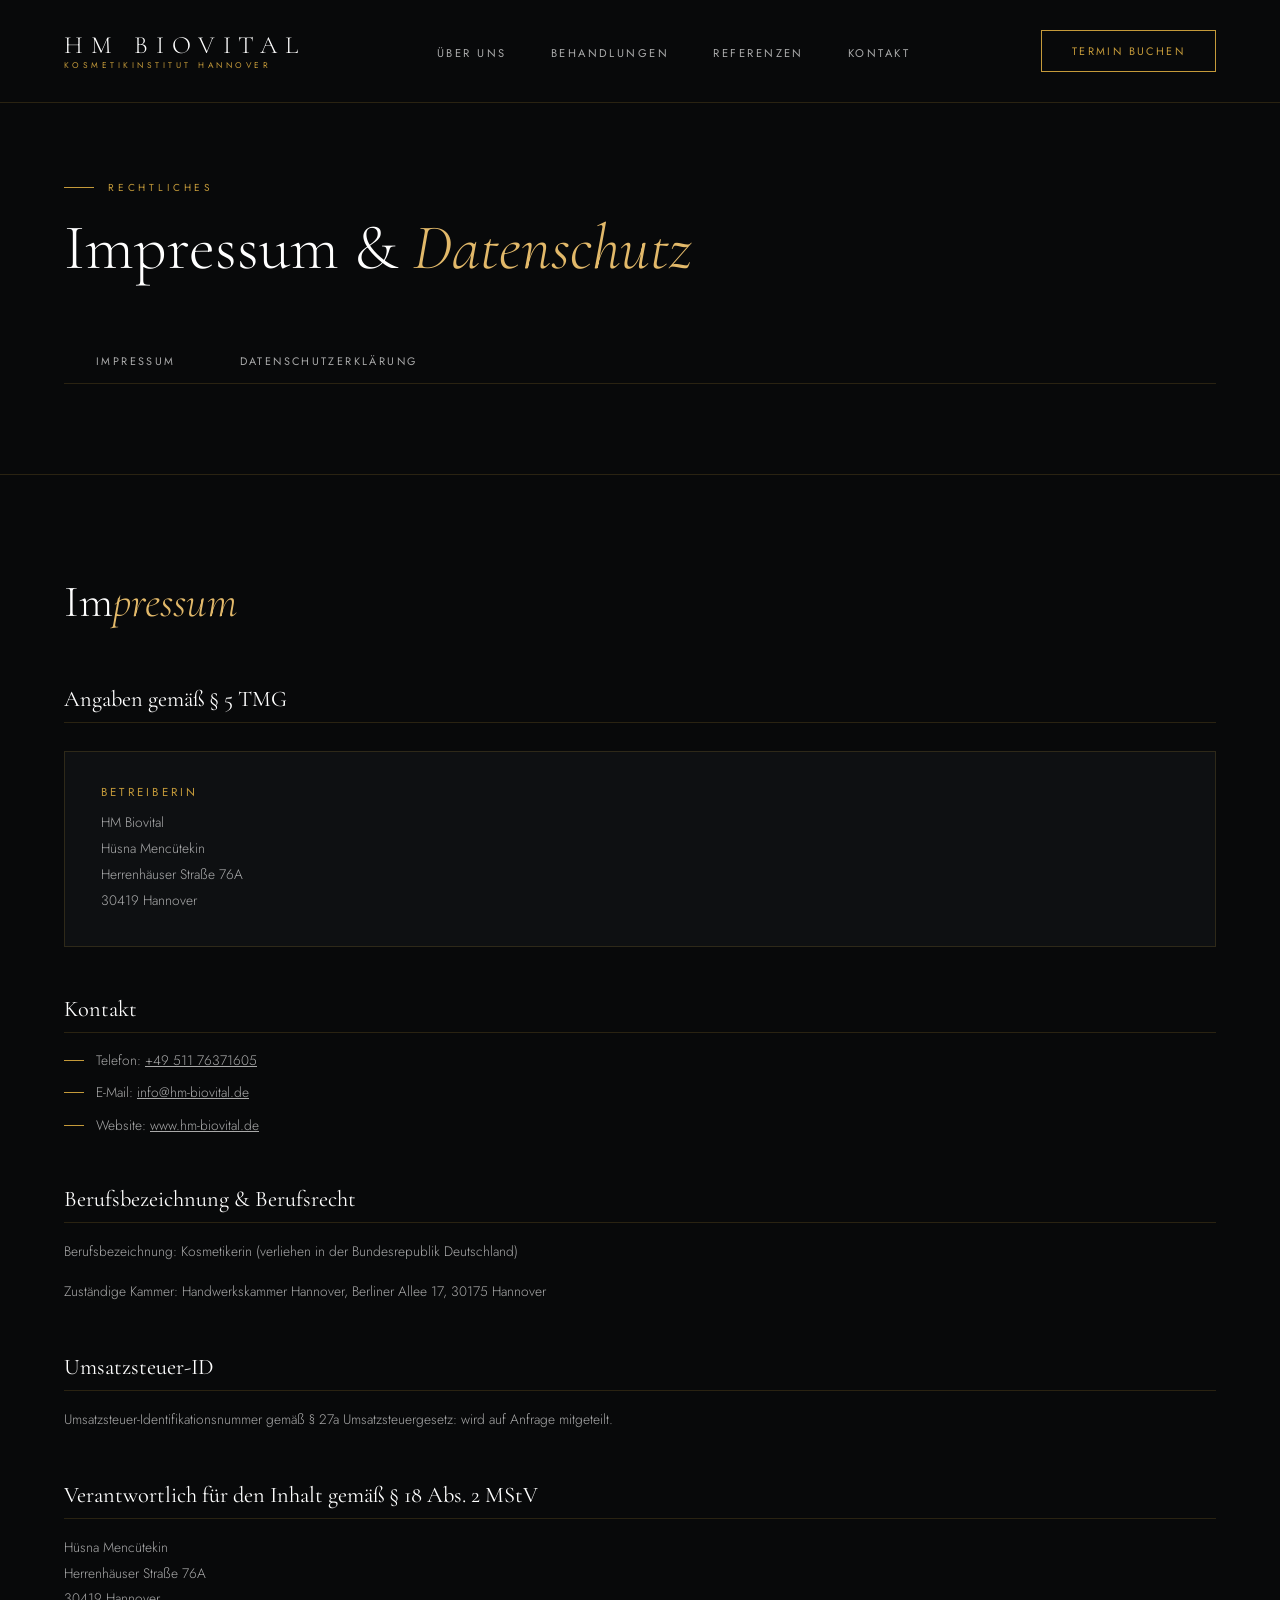
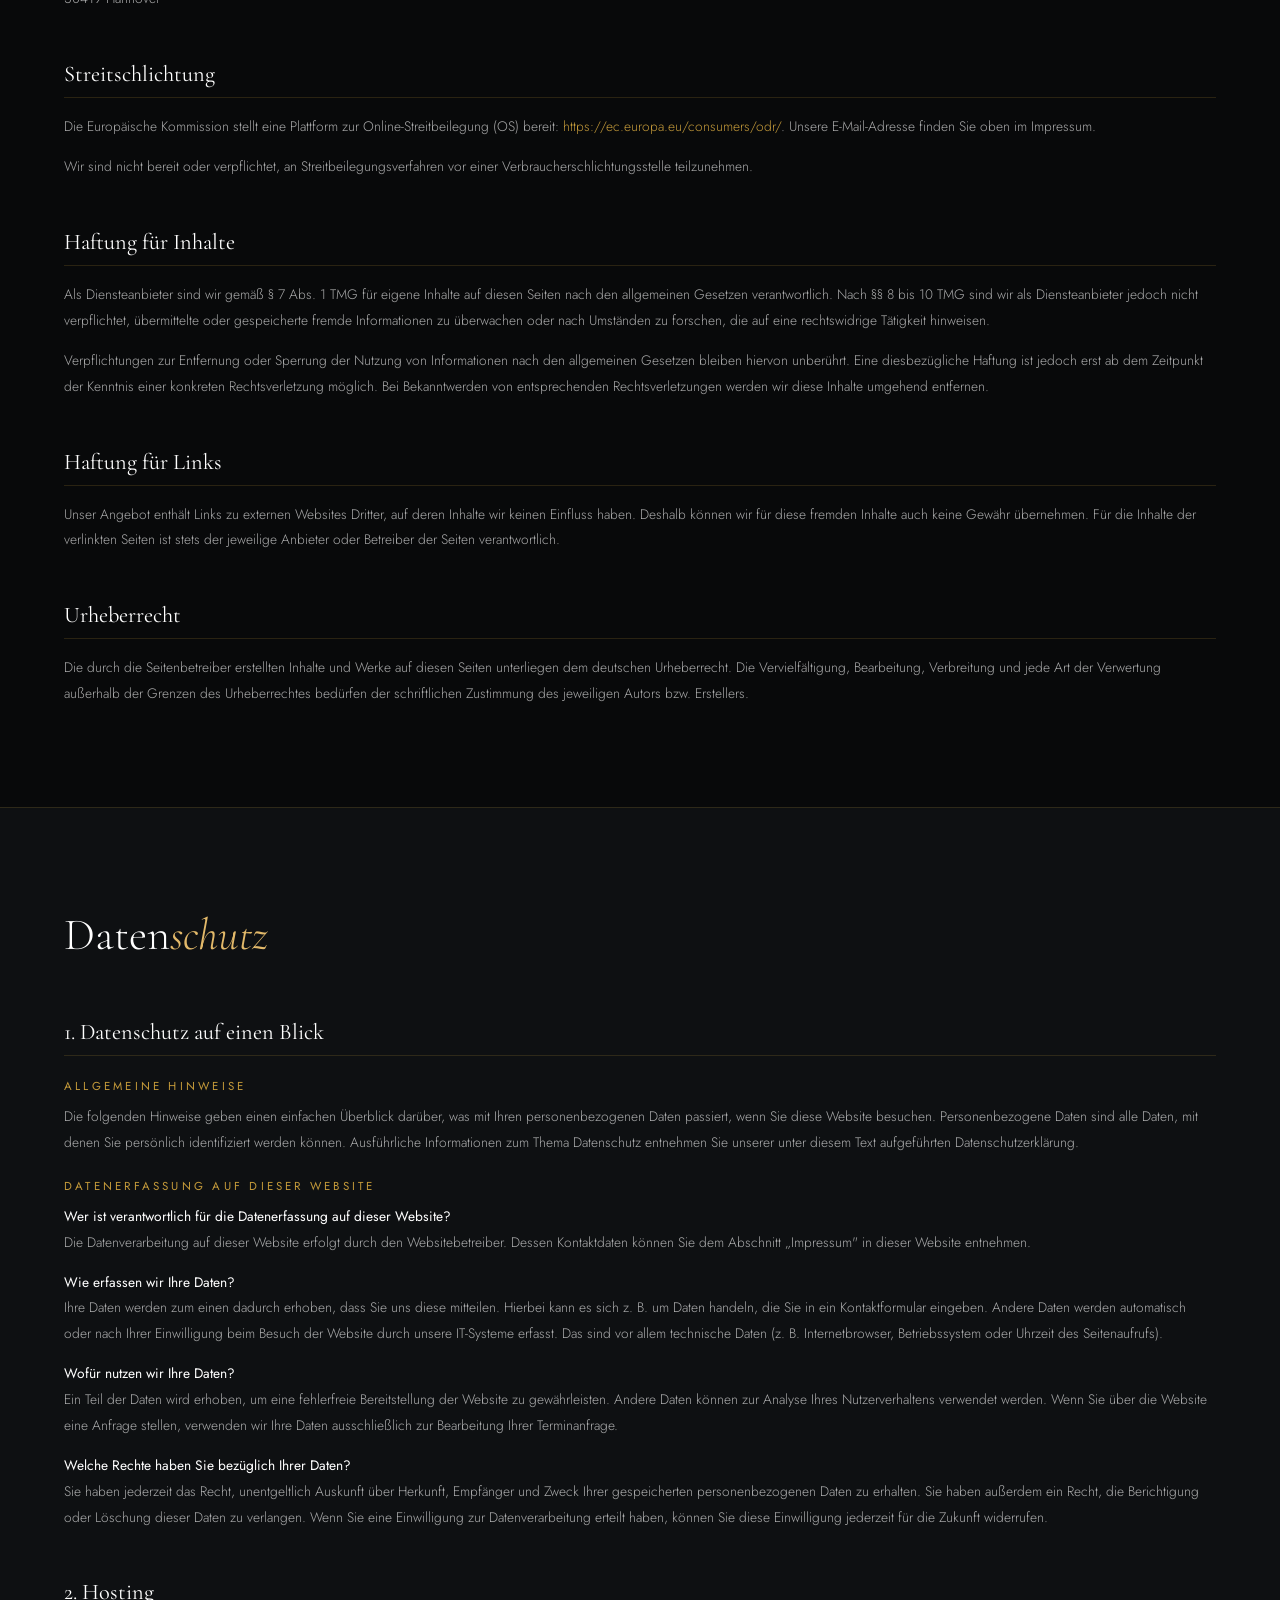
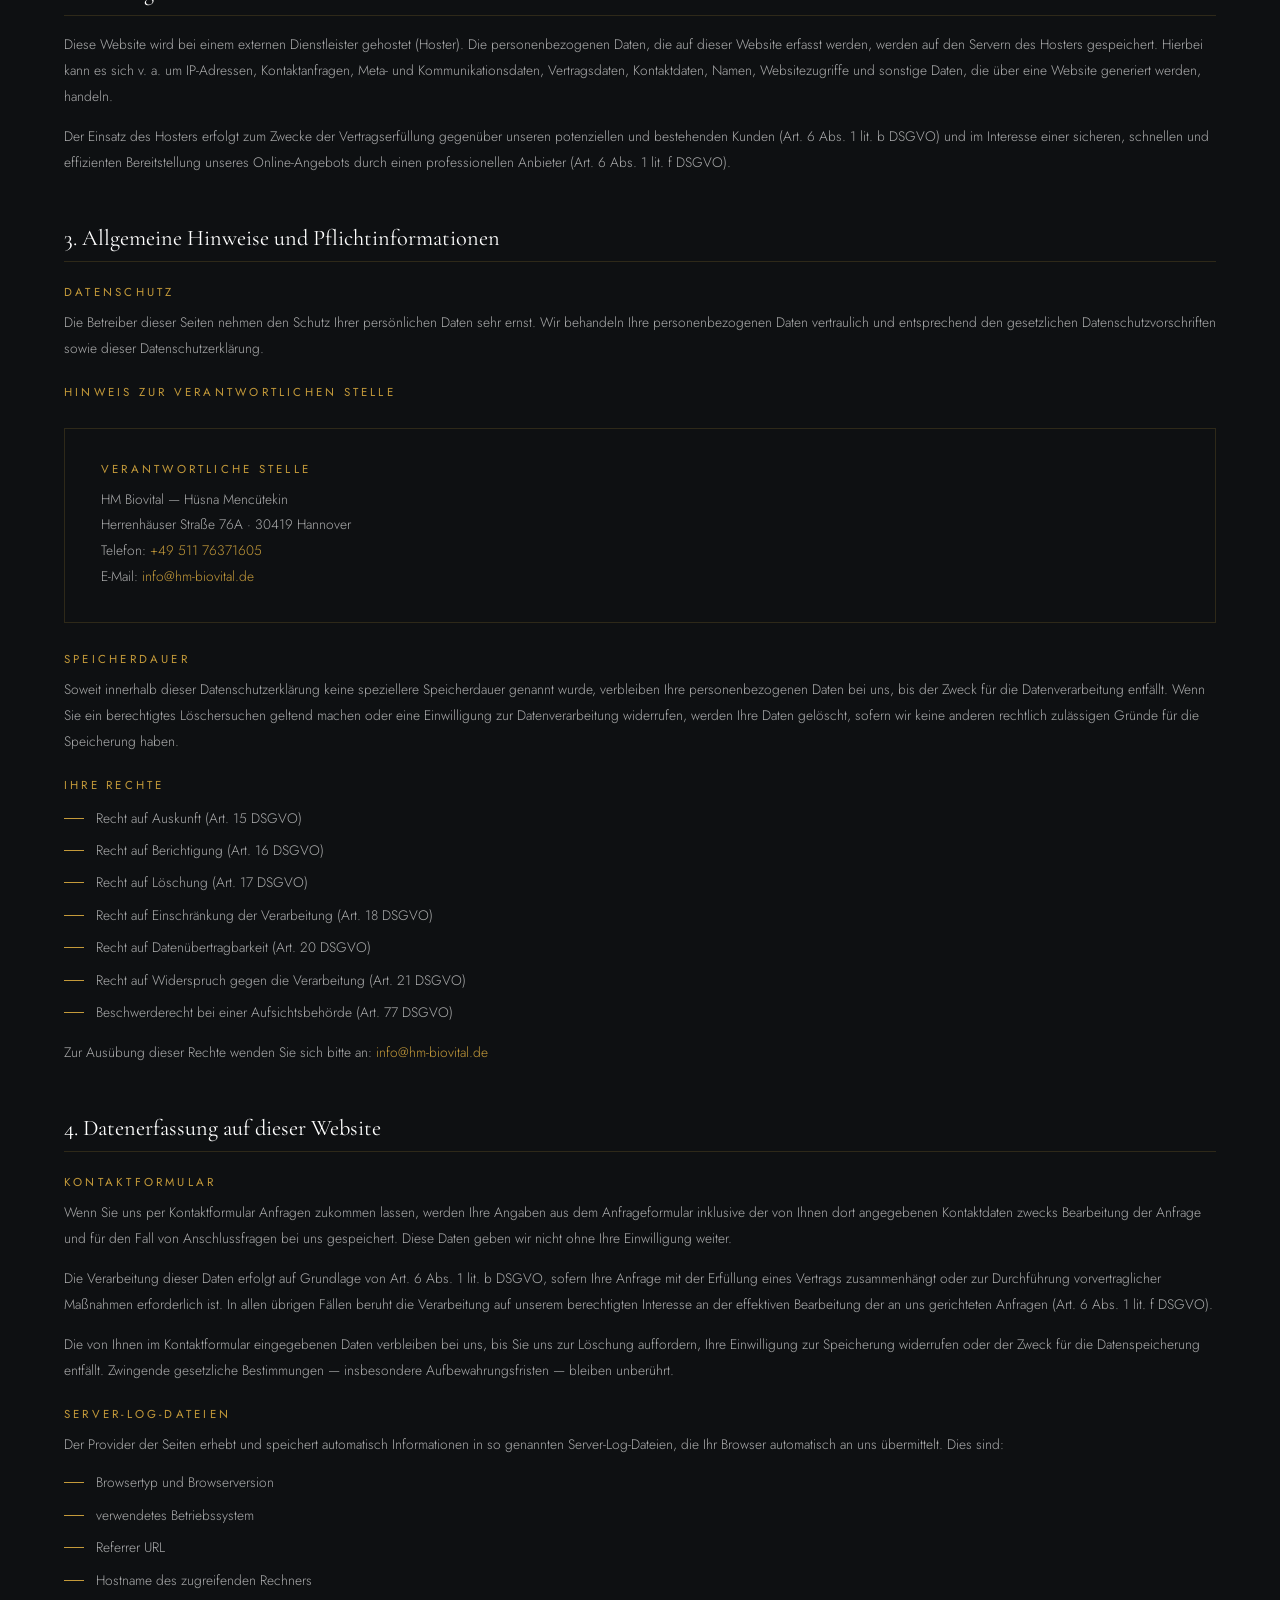
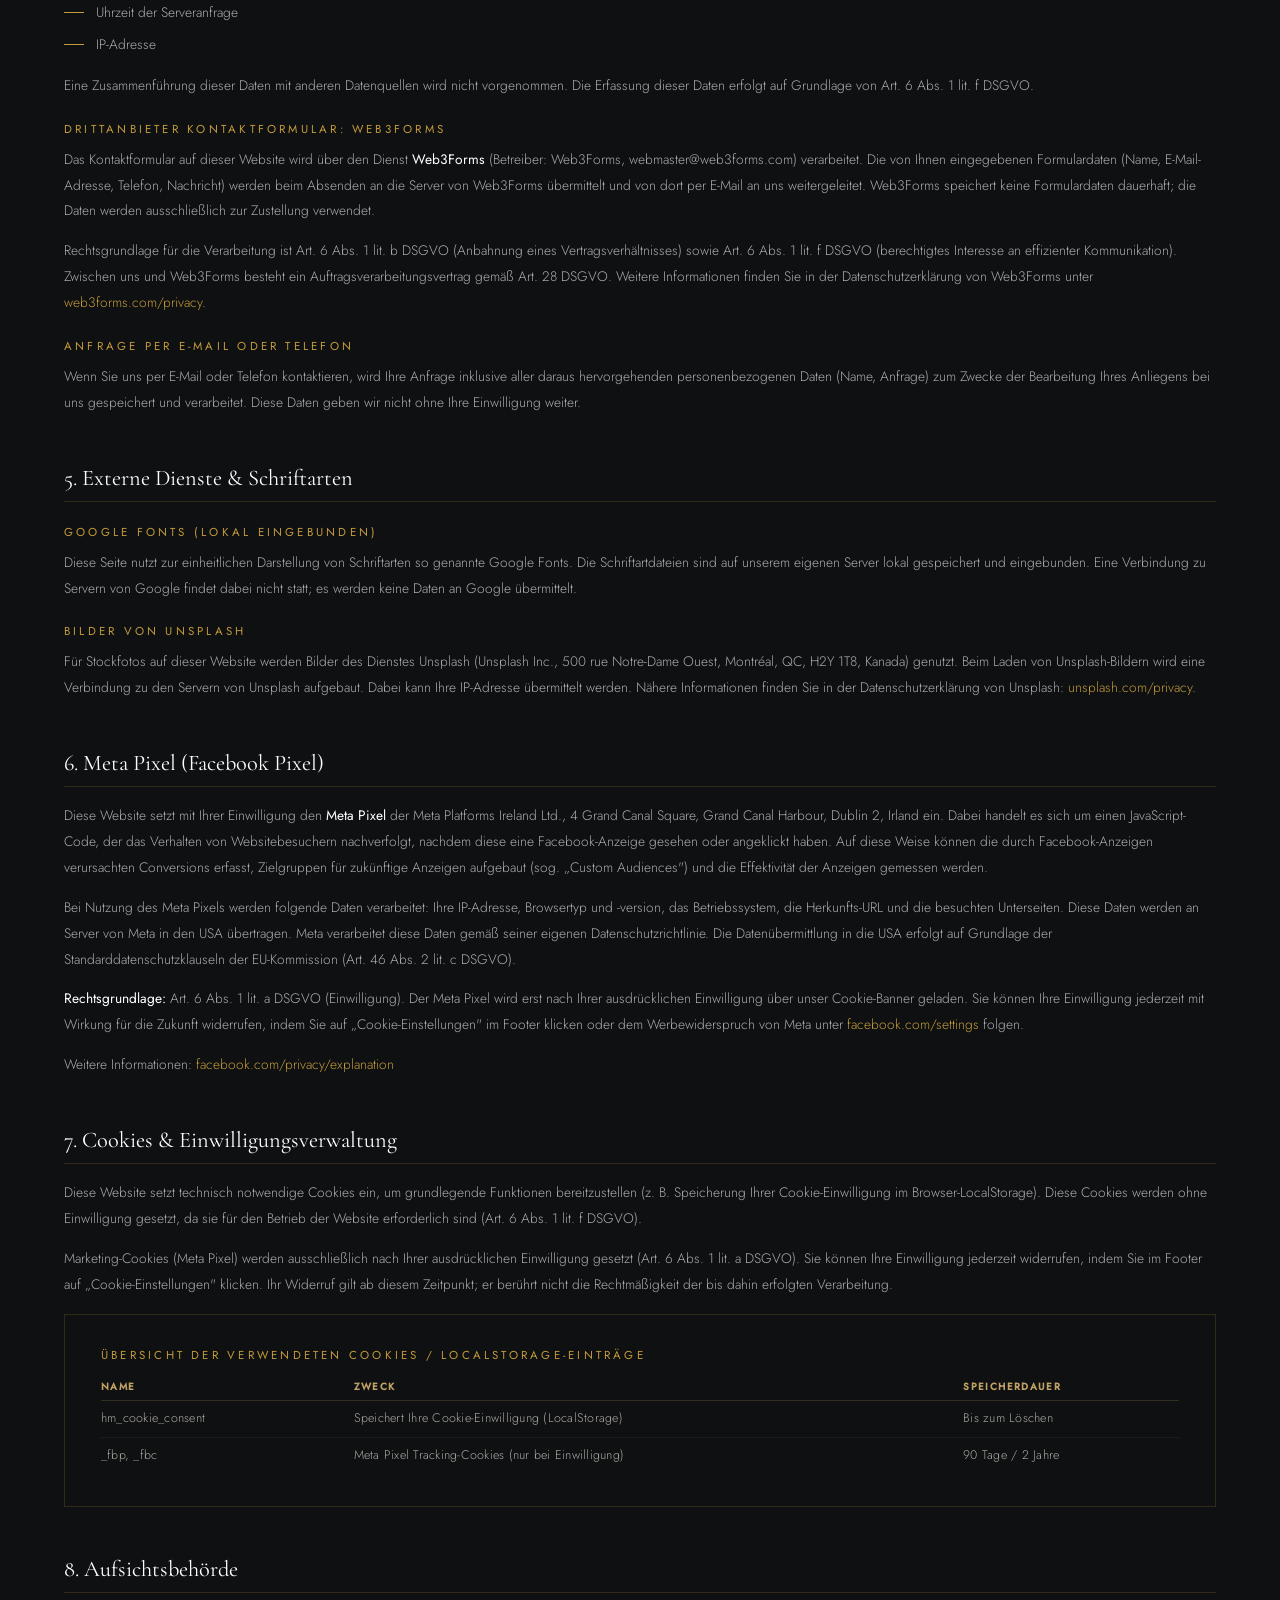
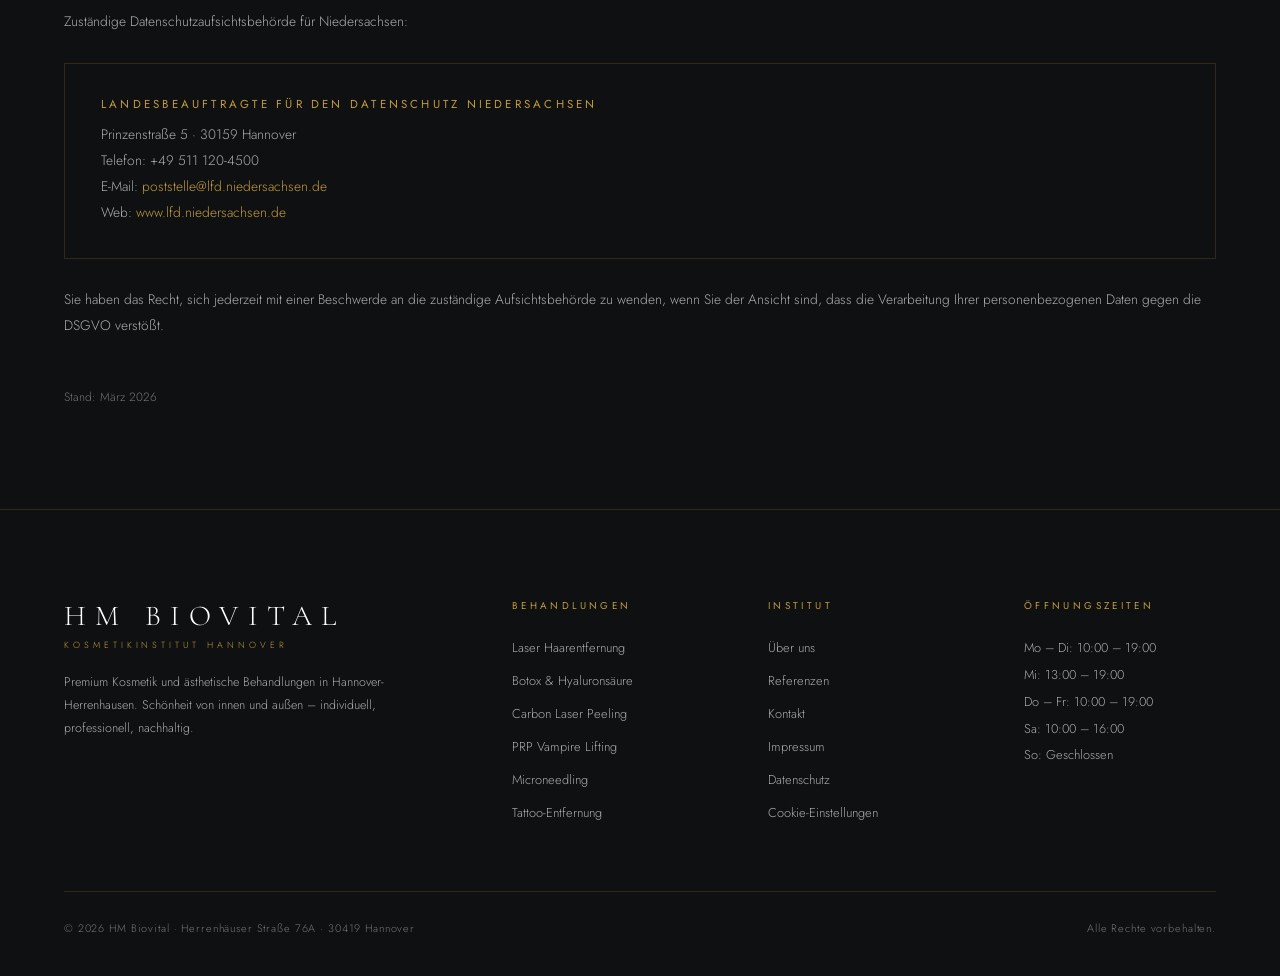
==== commit 8793218a: "DSGVO-Update: Google Fonts lokal, Cookie Banner, DSE erweitert - Google Fonts (Cormorant Garamond + " ====
--- a/impressum.html
+++ b/impressum.html
@@ -3,10 +3,13 @@
 <head>
   <meta charset="UTF-8">
   <meta name="viewport" content="width=device-width, initial-scale=1.0">
-  <title>Impressum &amp; Datenschutz — HM BIOVITAL</title>
-  <link rel="preconnect" href="https://fonts.googleapis.com">
-  <link rel="preconnect" href="https://fonts.gstatic.com" crossorigin>
-  <link href="https://fonts.googleapis.com/css2?family=Cormorant+Garamond:ital,wght@0,300;0,400;0,500;0,600;1,300;1,400;1,500&family=Jost:wght@200;300;400;500&display=swap" rel="stylesheet">
+  <title>Impressum &amp; Datenschutz — HM BIOVITAL Kosmetikinstitut Hannover</title>
+  <meta name="description" content="Impressum und Datenschutzerklärung des HM Biovital Kosmetikinstituts in Hannover – Hüsna Mencütekin, Herrenhäuser Straße 76A, 30419 Hannover.">
+  <meta name="robots" content="noindex, follow">
+  <link rel="canonical" href="https://www.hm-biovital.de/impressum.html">
+
+  <!-- Google Fonts: lokal eingebunden, kein Verbindungsaufbau zu Google-Servern -->
+  <link rel="stylesheet" href="fonts/fonts.css">
   <style>
     /* ======================================================
        RESET & CSS VARIABLES
@@ -556,6 +559,22 @@
         Die Erfassung dieser Daten erfolgt auf Grundlage von Art. 6 Abs. 1 lit. f DSGVO.
       </p>
 
+      <p class="legal-h3">Drittanbieter Kontaktformular: Web3Forms</p>
+      <p class="legal-p">
+        Das Kontaktformular auf dieser Website wird über den Dienst <strong style="color:var(--cream);font-weight:400;">Web3Forms</strong>
+        (Betreiber: Web3Forms, webmaster@web3forms.com) verarbeitet. Die von Ihnen eingegebenen Formulardaten
+        (Name, E-Mail-Adresse, Telefon, Nachricht) werden beim Absenden an die Server von Web3Forms übermittelt
+        und von dort per E-Mail an uns weitergeleitet. Web3Forms speichert keine Formulardaten dauerhaft;
+        die Daten werden ausschließlich zur Zustellung verwendet.
+      </p>
+      <p class="legal-p">
+        Rechtsgrundlage für die Verarbeitung ist Art. 6 Abs. 1 lit. b DSGVO (Anbahnung eines Vertragsverhältnisses)
+        sowie Art. 6 Abs. 1 lit. f DSGVO (berechtigtes Interesse an effizienter Kommunikation).
+        Zwischen uns und Web3Forms besteht ein Auftragsverarbeitungsvertrag gemäß Art. 28 DSGVO.
+        Weitere Informationen finden Sie in der Datenschutzerklärung von Web3Forms unter
+        <a href="https://web3forms.com/privacy" target="_blank" rel="noopener noreferrer">web3forms.com/privacy</a>.
+      </p>
+
       <p class="legal-h3">Anfrage per E-Mail oder Telefon</p>
       <p class="legal-p">
         Wenn Sie uns per E-Mail oder Telefon kontaktieren, wird Ihre Anfrage inklusive aller
@@ -567,12 +586,15 @@
 
     <div class="legal-block">
       <h3 class="legal-h2">5. Externe Dienste &amp; Schriftarten</h3>
+
       <p class="legal-h3">Google Fonts (lokal eingebunden)</p>
       <p class="legal-p">
         Diese Seite nutzt zur einheitlichen Darstellung von Schriftarten so genannte Google
-        Fonts, die von Google bereitgestellt werden. Die Google Fonts sind lokal installiert.
-        Eine Verbindung zu Servern von Google findet dabei nicht statt.
-      </p>
+        Fonts. Die Schriftartdateien sind auf unserem eigenen Server lokal gespeichert und
+        eingebunden. Eine Verbindung zu Servern von Google findet dabei nicht statt; es werden
+        keine Daten an Google übermittelt.
+      </p>
+
       <p class="legal-h3">Bilder von Unsplash</p>
       <p class="legal-p">
         Für Stockfotos auf dieser Website werden Bilder des Dienstes Unsplash
@@ -585,7 +607,77 @@
     </div>
 
     <div class="legal-block">
-      <h3 class="legal-h2">6. Aufsichtsbehörde</h3>
+      <h3 class="legal-h2">6. Meta Pixel (Facebook Pixel)</h3>
+      <p class="legal-p">
+        Diese Website setzt mit Ihrer Einwilligung den <strong style="color:var(--cream);font-weight:400;">Meta Pixel</strong>
+        der Meta Platforms Ireland Ltd., 4 Grand Canal Square, Grand Canal Harbour, Dublin 2, Irland ein.
+        Dabei handelt es sich um einen JavaScript-Code, der das Verhalten von Websitebesuchern nachverfolgt,
+        nachdem diese eine Facebook-Anzeige gesehen oder angeklickt haben. Auf diese Weise können die durch
+        Facebook-Anzeigen verursachten Conversions erfasst, Zielgruppen für zukünftige Anzeigen aufgebaut
+        (sog. „Custom Audiences") und die Effektivität der Anzeigen gemessen werden.
+      </p>
+      <p class="legal-p">
+        Bei Nutzung des Meta Pixels werden folgende Daten verarbeitet: Ihre IP-Adresse,
+        Browsertyp und -version, das Betriebssystem, die Herkunfts-URL und die besuchten Unterseiten.
+        Diese Daten werden an Server von Meta in den USA übertragen. Meta verarbeitet diese Daten
+        gemäß seiner eigenen Datenschutzrichtlinie. Die Datenübermittlung in die USA erfolgt
+        auf Grundlage der Standarddatenschutzklauseln der EU-Kommission (Art. 46 Abs. 2 lit. c DSGVO).
+      </p>
+      <p class="legal-p">
+        <strong style="color:var(--cream);font-weight:400;">Rechtsgrundlage:</strong> Art. 6 Abs. 1 lit. a DSGVO (Einwilligung).
+        Der Meta Pixel wird erst nach Ihrer ausdrücklichen Einwilligung über unser Cookie-Banner geladen.
+        Sie können Ihre Einwilligung jederzeit mit Wirkung für die Zukunft widerrufen, indem Sie
+        auf „Cookie-Einstellungen" im Footer klicken oder dem Werbewiderspruch von Meta unter
+        <a href="https://www.facebook.com/settings?tab=ads" target="_blank" rel="noopener noreferrer">facebook.com/settings</a> folgen.
+      </p>
+      <p class="legal-p">
+        Weitere Informationen: <a href="https://www.facebook.com/privacy/explanation" target="_blank" rel="noopener noreferrer">facebook.com/privacy/explanation</a>
+      </p>
+    </div>
+
+    <div class="legal-block">
+      <h3 class="legal-h2">7. Cookies &amp; Einwilligungsverwaltung</h3>
+      <p class="legal-p">
+        Diese Website setzt technisch notwendige Cookies ein, um grundlegende Funktionen
+        bereitzustellen (z. B. Speicherung Ihrer Cookie-Einwilligung im Browser-LocalStorage).
+        Diese Cookies werden ohne Einwilligung gesetzt, da sie für den Betrieb der Website
+        erforderlich sind (Art. 6 Abs. 1 lit. f DSGVO).
+      </p>
+      <p class="legal-p">
+        Marketing-Cookies (Meta Pixel) werden ausschließlich nach Ihrer ausdrücklichen
+        Einwilligung gesetzt (Art. 6 Abs. 1 lit. a DSGVO). Sie können Ihre Einwilligung
+        jederzeit widerrufen, indem Sie im Footer auf „Cookie-Einstellungen" klicken.
+        Ihr Widerruf gilt ab diesem Zeitpunkt; er berührt nicht die Rechtmäßigkeit der
+        bis dahin erfolgten Verarbeitung.
+      </p>
+      <div class="legal-info-box" style="margin-top:16px;">
+        <p class="legal-h3">Übersicht der verwendeten Cookies / LocalStorage-Einträge</p>
+        <table style="width:100%;border-collapse:collapse;font-size:.78rem;color:rgba(240,234,224,.7);font-family:'Jost',sans-serif;letter-spacing:.02em;line-height:1.6;">
+          <thead>
+            <tr style="color:#C1A264;text-transform:uppercase;font-size:.62rem;letter-spacing:.14em;">
+              <th style="text-align:left;padding:6px 12px 6px 0;border-bottom:1px solid rgba(193,162,100,.2);">Name</th>
+              <th style="text-align:left;padding:6px 12px;border-bottom:1px solid rgba(193,162,100,.2);">Zweck</th>
+              <th style="text-align:left;padding:6px 0 6px 12px;border-bottom:1px solid rgba(193,162,100,.2);">Speicherdauer</th>
+            </tr>
+          </thead>
+          <tbody>
+            <tr>
+              <td style="padding:8px 12px 8px 0;border-bottom:1px solid rgba(255,255,255,.05);">hm_cookie_consent</td>
+              <td style="padding:8px 12px;border-bottom:1px solid rgba(255,255,255,.05);">Speichert Ihre Cookie-Einwilligung (LocalStorage)</td>
+              <td style="padding:8px 0 8px 12px;border-bottom:1px solid rgba(255,255,255,.05);">Bis zum Löschen</td>
+            </tr>
+            <tr>
+              <td style="padding:8px 12px 8px 0;">_fbp, _fbc</td>
+              <td style="padding:8px 12px;">Meta Pixel Tracking-Cookies (nur bei Einwilligung)</td>
+              <td style="padding:8px 0 8px 12px;">90 Tage / 2 Jahre</td>
+            </tr>
+          </tbody>
+        </table>
+      </div>
+    </div>
+
+    <div class="legal-block">
+      <h3 class="legal-h2">8. Aufsichtsbehörde</h3>
       <p class="legal-p">
         Zuständige Datenschutzaufsichtsbehörde für Niedersachsen:
       </p>
@@ -641,6 +733,7 @@
         <li><a href="index.html#booking">Kontakt</a></li>
         <li><a href="impressum.html#impressum">Impressum</a></li>
         <li><a href="impressum.html#datenschutz">Datenschutz</a></li>
+        <li><a href="#" id="hm-cookie-settings">Cookie-Einstellungen</a></li>
       </ul>
     </div>
     <div>
@@ -696,5 +789,6 @@
   });
 })();
 </script>
+<script src="cookie-consent.js"></script>
 </body>
 </html>
--- a/fonts/fonts.css
+++ b/fonts/fonts.css
@@ -0,0 +1,423 @@
+/* cyrillic-ext */
+@font-face {
+  font-family: 'Cormorant Garamond';
+  font-style: italic;
+  font-weight: 300;
+  font-display: swap;
+  src: url(co3ZmX5slCNuHLi8bLeY9MK7whWMhyjYrEtFmSq17w.woff2) format('woff2');
+  unicode-range: U+0460-052F, U+1C80-1C8A, U+20B4, U+2DE0-2DFF, U+A640-A69F, U+FE2E-FE2F;
+}
+/* cyrillic */
+@font-face {
+  font-family: 'Cormorant Garamond';
+  font-style: italic;
+  font-weight: 300;
+  font-display: swap;
+  src: url(co3ZmX5slCNuHLi8bLeY9MK7whWMhyjYrEtMmSq17w.woff2) format('woff2');
+  unicode-range: U+0301, U+0400-045F, U+0490-0491, U+04B0-04B1, U+2116;
+}
+/* vietnamese */
+@font-face {
+  font-family: 'Cormorant Garamond';
+  font-style: italic;
+  font-weight: 300;
+  font-display: swap;
+  src: url(co3ZmX5slCNuHLi8bLeY9MK7whWMhyjYrEtHmSq17w.woff2) format('woff2');
+  unicode-range: U+0102-0103, U+0110-0111, U+0128-0129, U+0168-0169, U+01A0-01A1, U+01AF-01B0, U+0300-0301, U+0303-0304, U+0308-0309, U+0323, U+0329, U+1EA0-1EF9, U+20AB;
+}
+/* latin-ext */
+@font-face {
+  font-family: 'Cormorant Garamond';
+  font-style: italic;
+  font-weight: 300;
+  font-display: swap;
+  src: url(co3ZmX5slCNuHLi8bLeY9MK7whWMhyjYrEtGmSq17w.woff2) format('woff2');
+  unicode-range: U+0100-02BA, U+02BD-02C5, U+02C7-02CC, U+02CE-02D7, U+02DD-02FF, U+0304, U+0308, U+0329, U+1D00-1DBF, U+1E00-1E9F, U+1EF2-1EFF, U+2020, U+20A0-20AB, U+20AD-20C0, U+2113, U+2C60-2C7F, U+A720-A7FF;
+}
+/* latin */
+@font-face {
+  font-family: 'Cormorant Garamond';
+  font-style: italic;
+  font-weight: 300;
+  font-display: swap;
+  src: url(co3ZmX5slCNuHLi8bLeY9MK7whWMhyjYrEtImSo.woff2) format('woff2');
+  unicode-range: U+0000-00FF, U+0131, U+0152-0153, U+02BB-02BC, U+02C6, U+02DA, U+02DC, U+0304, U+0308, U+0329, U+2000-206F, U+20AC, U+2122, U+2191, U+2193, U+2212, U+2215, U+FEFF, U+FFFD;
+}
+/* cyrillic-ext */
+@font-face {
+  font-family: 'Cormorant Garamond';
+  font-style: italic;
+  font-weight: 400;
+  font-display: swap;
+  src: url(co3ZmX5slCNuHLi8bLeY9MK7whWMhyjYrEtFmSq17w.woff2) format('woff2');
+  unicode-range: U+0460-052F, U+1C80-1C8A, U+20B4, U+2DE0-2DFF, U+A640-A69F, U+FE2E-FE2F;
+}
+/* cyrillic */
+@font-face {
+  font-family: 'Cormorant Garamond';
+  font-style: italic;
+  font-weight: 400;
+  font-display: swap;
+  src: url(co3ZmX5slCNuHLi8bLeY9MK7whWMhyjYrEtMmSq17w.woff2) format('woff2');
+  unicode-range: U+0301, U+0400-045F, U+0490-0491, U+04B0-04B1, U+2116;
+}
+/* vietnamese */
+@font-face {
+  font-family: 'Cormorant Garamond';
+  font-style: italic;
+  font-weight: 400;
+  font-display: swap;
+  src: url(co3ZmX5slCNuHLi8bLeY9MK7whWMhyjYrEtHmSq17w.woff2) format('woff2');
+  unicode-range: U+0102-0103, U+0110-0111, U+0128-0129, U+0168-0169, U+01A0-01A1, U+01AF-01B0, U+0300-0301, U+0303-0304, U+0308-0309, U+0323, U+0329, U+1EA0-1EF9, U+20AB;
+}
+/* latin-ext */
+@font-face {
+  font-family: 'Cormorant Garamond';
+  font-style: italic;
+  font-weight: 400;
+  font-display: swap;
+  src: url(co3ZmX5slCNuHLi8bLeY9MK7whWMhyjYrEtGmSq17w.woff2) format('woff2');
+  unicode-range: U+0100-02BA, U+02BD-02C5, U+02C7-02CC, U+02CE-02D7, U+02DD-02FF, U+0304, U+0308, U+0329, U+1D00-1DBF, U+1E00-1E9F, U+1EF2-1EFF, U+2020, U+20A0-20AB, U+20AD-20C0, U+2113, U+2C60-2C7F, U+A720-A7FF;
+}
+/* latin */
+@font-face {
+  font-family: 'Cormorant Garamond';
+  font-style: italic;
+  font-weight: 400;
+  font-display: swap;
+  src: url(co3ZmX5slCNuHLi8bLeY9MK7whWMhyjYrEtImSo.woff2) format('woff2');
+  unicode-range: U+0000-00FF, U+0131, U+0152-0153, U+02BB-02BC, U+02C6, U+02DA, U+02DC, U+0304, U+0308, U+0329, U+2000-206F, U+20AC, U+2122, U+2191, U+2193, U+2212, U+2215, U+FEFF, U+FFFD;
+}
+/* cyrillic-ext */
+@font-face {
+  font-family: 'Cormorant Garamond';
+  font-style: italic;
+  font-weight: 500;
+  font-display: swap;
+  src: url(co3ZmX5slCNuHLi8bLeY9MK7whWMhyjYrEtFmSq17w.woff2) format('woff2');
+  unicode-range: U+0460-052F, U+1C80-1C8A, U+20B4, U+2DE0-2DFF, U+A640-A69F, U+FE2E-FE2F;
+}
+/* cyrillic */
+@font-face {
+  font-family: 'Cormorant Garamond';
+  font-style: italic;
+  font-weight: 500;
+  font-display: swap;
+  src: url(co3ZmX5slCNuHLi8bLeY9MK7whWMhyjYrEtMmSq17w.woff2) format('woff2');
+  unicode-range: U+0301, U+0400-045F, U+0490-0491, U+04B0-04B1, U+2116;
+}
+/* vietnamese */
+@font-face {
+  font-family: 'Cormorant Garamond';
+  font-style: italic;
+  font-weight: 500;
+  font-display: swap;
+  src: url(co3ZmX5slCNuHLi8bLeY9MK7whWMhyjYrEtHmSq17w.woff2) format('woff2');
+  unicode-range: U+0102-0103, U+0110-0111, U+0128-0129, U+0168-0169, U+01A0-01A1, U+01AF-01B0, U+0300-0301, U+0303-0304, U+0308-0309, U+0323, U+0329, U+1EA0-1EF9, U+20AB;
+}
+/* latin-ext */
+@font-face {
+  font-family: 'Cormorant Garamond';
+  font-style: italic;
+  font-weight: 500;
+  font-display: swap;
+  src: url(co3ZmX5slCNuHLi8bLeY9MK7whWMhyjYrEtGmSq17w.woff2) format('woff2');
+  unicode-range: U+0100-02BA, U+02BD-02C5, U+02C7-02CC, U+02CE-02D7, U+02DD-02FF, U+0304, U+0308, U+0329, U+1D00-1DBF, U+1E00-1E9F, U+1EF2-1EFF, U+2020, U+20A0-20AB, U+20AD-20C0, U+2113, U+2C60-2C7F, U+A720-A7FF;
+}
+/* latin */
+@font-face {
+  font-family: 'Cormorant Garamond';
+  font-style: italic;
+  font-weight: 500;
+  font-display: swap;
+  src: url(co3ZmX5slCNuHLi8bLeY9MK7whWMhyjYrEtImSo.woff2) format('woff2');
+  unicode-range: U+0000-00FF, U+0131, U+0152-0153, U+02BB-02BC, U+02C6, U+02DA, U+02DC, U+0304, U+0308, U+0329, U+2000-206F, U+20AC, U+2122, U+2191, U+2193, U+2212, U+2215, U+FEFF, U+FFFD;
+}
+/* cyrillic-ext */
+@font-face {
+  font-family: 'Cormorant Garamond';
+  font-style: normal;
+  font-weight: 300;
+  font-display: swap;
+  src: url(co3bmX5slCNuHLi8bLeY9MK7whWMhyjYpHtKgS4.woff2) format('woff2');
+  unicode-range: U+0460-052F, U+1C80-1C8A, U+20B4, U+2DE0-2DFF, U+A640-A69F, U+FE2E-FE2F;
+}
+/* cyrillic */
+@font-face {
+  font-family: 'Cormorant Garamond';
+  font-style: normal;
+  font-weight: 300;
+  font-display: swap;
+  src: url(co3bmX5slCNuHLi8bLeY9MK7whWMhyjYrXtKgS4.woff2) format('woff2');
+  unicode-range: U+0301, U+0400-045F, U+0490-0491, U+04B0-04B1, U+2116;
+}
+/* vietnamese */
+@font-face {
+  font-family: 'Cormorant Garamond';
+  font-style: normal;
+  font-weight: 300;
+  font-display: swap;
+  src: url(co3bmX5slCNuHLi8bLeY9MK7whWMhyjYpntKgS4.woff2) format('woff2');
+  unicode-range: U+0102-0103, U+0110-0111, U+0128-0129, U+0168-0169, U+01A0-01A1, U+01AF-01B0, U+0300-0301, U+0303-0304, U+0308-0309, U+0323, U+0329, U+1EA0-1EF9, U+20AB;
+}
+/* latin-ext */
+@font-face {
+  font-family: 'Cormorant Garamond';
+  font-style: normal;
+  font-weight: 300;
+  font-display: swap;
+  src: url(co3bmX5slCNuHLi8bLeY9MK7whWMhyjYp3tKgS4.woff2) format('woff2');
+  unicode-range: U+0100-02BA, U+02BD-02C5, U+02C7-02CC, U+02CE-02D7, U+02DD-02FF, U+0304, U+0308, U+0329, U+1D00-1DBF, U+1E00-1E9F, U+1EF2-1EFF, U+2020, U+20A0-20AB, U+20AD-20C0, U+2113, U+2C60-2C7F, U+A720-A7FF;
+}
+/* latin */
+@font-face {
+  font-family: 'Cormorant Garamond';
+  font-style: normal;
+  font-weight: 300;
+  font-display: swap;
+  src: url(co3bmX5slCNuHLi8bLeY9MK7whWMhyjYqXtK.woff2) format('woff2');
+  unicode-range: U+0000-00FF, U+0131, U+0152-0153, U+02BB-02BC, U+02C6, U+02DA, U+02DC, U+0304, U+0308, U+0329, U+2000-206F, U+20AC, U+2122, U+2191, U+2193, U+2212, U+2215, U+FEFF, U+FFFD;
+}
+/* cyrillic-ext */
+@font-face {
+  font-family: 'Cormorant Garamond';
+  font-style: normal;
+  font-weight: 400;
+  font-display: swap;
+  src: url(co3bmX5slCNuHLi8bLeY9MK7whWMhyjYpHtKgS4.woff2) format('woff2');
+  unicode-range: U+0460-052F, U+1C80-1C8A, U+20B4, U+2DE0-2DFF, U+A640-A69F, U+FE2E-FE2F;
+}
+/* cyrillic */
+@font-face {
+  font-family: 'Cormorant Garamond';
+  font-style: normal;
+  font-weight: 400;
+  font-display: swap;
+  src: url(co3bmX5slCNuHLi8bLeY9MK7whWMhyjYrXtKgS4.woff2) format('woff2');
+  unicode-range: U+0301, U+0400-045F, U+0490-0491, U+04B0-04B1, U+2116;
+}
+/* vietnamese */
+@font-face {
+  font-family: 'Cormorant Garamond';
+  font-style: normal;
+  font-weight: 400;
+  font-display: swap;
+  src: url(co3bmX5slCNuHLi8bLeY9MK7whWMhyjYpntKgS4.woff2) format('woff2');
+  unicode-range: U+0102-0103, U+0110-0111, U+0128-0129, U+0168-0169, U+01A0-01A1, U+01AF-01B0, U+0300-0301, U+0303-0304, U+0308-0309, U+0323, U+0329, U+1EA0-1EF9, U+20AB;
+}
+/* latin-ext */
+@font-face {
+  font-family: 'Cormorant Garamond';
+  font-style: normal;
+  font-weight: 400;
+  font-display: swap;
+  src: url(co3bmX5slCNuHLi8bLeY9MK7whWMhyjYp3tKgS4.woff2) format('woff2');
+  unicode-range: U+0100-02BA, U+02BD-02C5, U+02C7-02CC, U+02CE-02D7, U+02DD-02FF, U+0304, U+0308, U+0329, U+1D00-1DBF, U+1E00-1E9F, U+1EF2-1EFF, U+2020, U+20A0-20AB, U+20AD-20C0, U+2113, U+2C60-2C7F, U+A720-A7FF;
+}
+/* latin */
+@font-face {
+  font-family: 'Cormorant Garamond';
+  font-style: normal;
+  font-weight: 400;
+  font-display: swap;
+  src: url(co3bmX5slCNuHLi8bLeY9MK7whWMhyjYqXtK.woff2) format('woff2');
+  unicode-range: U+0000-00FF, U+0131, U+0152-0153, U+02BB-02BC, U+02C6, U+02DA, U+02DC, U+0304, U+0308, U+0329, U+2000-206F, U+20AC, U+2122, U+2191, U+2193, U+2212, U+2215, U+FEFF, U+FFFD;
+}
+/* cyrillic-ext */
+@font-face {
+  font-family: 'Cormorant Garamond';
+  font-style: normal;
+  font-weight: 500;
+  font-display: swap;
+  src: url(co3bmX5slCNuHLi8bLeY9MK7whWMhyjYpHtKgS4.woff2) format('woff2');
+  unicode-range: U+0460-052F, U+1C80-1C8A, U+20B4, U+2DE0-2DFF, U+A640-A69F, U+FE2E-FE2F;
+}
+/* cyrillic */
+@font-face {
+  font-family: 'Cormorant Garamond';
+  font-style: normal;
+  font-weight: 500;
+  font-display: swap;
+  src: url(co3bmX5slCNuHLi8bLeY9MK7whWMhyjYrXtKgS4.woff2) format('woff2');
+  unicode-range: U+0301, U+0400-045F, U+0490-0491, U+04B0-04B1, U+2116;
+}
+/* vietnamese */
+@font-face {
+  font-family: 'Cormorant Garamond';
+  font-style: normal;
+  font-weight: 500;
+  font-display: swap;
+  src: url(co3bmX5slCNuHLi8bLeY9MK7whWMhyjYpntKgS4.woff2) format('woff2');
+  unicode-range: U+0102-0103, U+0110-0111, U+0128-0129, U+0168-0169, U+01A0-01A1, U+01AF-01B0, U+0300-0301, U+0303-0304, U+0308-0309, U+0323, U+0329, U+1EA0-1EF9, U+20AB;
+}
+/* latin-ext */
+@font-face {
+  font-family: 'Cormorant Garamond';
+  font-style: normal;
+  font-weight: 500;
+  font-display: swap;
+  src: url(co3bmX5slCNuHLi8bLeY9MK7whWMhyjYp3tKgS4.woff2) format('woff2');
+  unicode-range: U+0100-02BA, U+02BD-02C5, U+02C7-02CC, U+02CE-02D7, U+02DD-02FF, U+0304, U+0308, U+0329, U+1D00-1DBF, U+1E00-1E9F, U+1EF2-1EFF, U+2020, U+20A0-20AB, U+20AD-20C0, U+2113, U+2C60-2C7F, U+A720-A7FF;
+}
+/* latin */
+@font-face {
+  font-family: 'Cormorant Garamond';
+  font-style: normal;
+  font-weight: 500;
+  font-display: swap;
+  src: url(co3bmX5slCNuHLi8bLeY9MK7whWMhyjYqXtK.woff2) format('woff2');
+  unicode-range: U+0000-00FF, U+0131, U+0152-0153, U+02BB-02BC, U+02C6, U+02DA, U+02DC, U+0304, U+0308, U+0329, U+2000-206F, U+20AC, U+2122, U+2191, U+2193, U+2212, U+2215, U+FEFF, U+FFFD;
+}
+/* cyrillic-ext */
+@font-face {
+  font-family: 'Cormorant Garamond';
+  font-style: normal;
+  font-weight: 600;
+  font-display: swap;
+  src: url(co3bmX5slCNuHLi8bLeY9MK7whWMhyjYpHtKgS4.woff2) format('woff2');
+  unicode-range: U+0460-052F, U+1C80-1C8A, U+20B4, U+2DE0-2DFF, U+A640-A69F, U+FE2E-FE2F;
+}
+/* cyrillic */
+@font-face {
+  font-family: 'Cormorant Garamond';
+  font-style: normal;
+  font-weight: 600;
+  font-display: swap;
+  src: url(co3bmX5slCNuHLi8bLeY9MK7whWMhyjYrXtKgS4.woff2) format('woff2');
+  unicode-range: U+0301, U+0400-045F, U+0490-0491, U+04B0-04B1, U+2116;
+}
+/* vietnamese */
+@font-face {
+  font-family: 'Cormorant Garamond';
+  font-style: normal;
+  font-weight: 600;
+  font-display: swap;
+  src: url(co3bmX5slCNuHLi8bLeY9MK7whWMhyjYpntKgS4.woff2) format('woff2');
+  unicode-range: U+0102-0103, U+0110-0111, U+0128-0129, U+0168-0169, U+01A0-01A1, U+01AF-01B0, U+0300-0301, U+0303-0304, U+0308-0309, U+0323, U+0329, U+1EA0-1EF9, U+20AB;
+}
+/* latin-ext */
+@font-face {
+  font-family: 'Cormorant Garamond';
+  font-style: normal;
+  font-weight: 600;
+  font-display: swap;
+  src: url(co3bmX5slCNuHLi8bLeY9MK7whWMhyjYp3tKgS4.woff2) format('woff2');
+  unicode-range: U+0100-02BA, U+02BD-02C5, U+02C7-02CC, U+02CE-02D7, U+02DD-02FF, U+0304, U+0308, U+0329, U+1D00-1DBF, U+1E00-1E9F, U+1EF2-1EFF, U+2020, U+20A0-20AB, U+20AD-20C0, U+2113, U+2C60-2C7F, U+A720-A7FF;
+}
+/* latin */
+@font-face {
+  font-family: 'Cormorant Garamond';
+  font-style: normal;
+  font-weight: 600;
+  font-display: swap;
+  src: url(co3bmX5slCNuHLi8bLeY9MK7whWMhyjYqXtK.woff2) format('woff2');
+  unicode-range: U+0000-00FF, U+0131, U+0152-0153, U+02BB-02BC, U+02C6, U+02DA, U+02DC, U+0304, U+0308, U+0329, U+2000-206F, U+20AC, U+2122, U+2191, U+2193, U+2212, U+2215, U+FEFF, U+FFFD;
+}
+/* cyrillic */
+@font-face {
+  font-family: 'Jost';
+  font-style: normal;
+  font-weight: 200;
+  font-display: swap;
+  src: url(92zatBhPNqw73oDd4iYl.woff2) format('woff2');
+  unicode-range: U+0301, U+0400-045F, U+0490-0491, U+04B0-04B1, U+2116;
+}
+/* latin-ext */
+@font-face {
+  font-family: 'Jost';
+  font-style: normal;
+  font-weight: 200;
+  font-display: swap;
+  src: url(92zatBhPNqw73ord4iYl.woff2) format('woff2');
+  unicode-range: U+0100-02BA, U+02BD-02C5, U+02C7-02CC, U+02CE-02D7, U+02DD-02FF, U+0304, U+0308, U+0329, U+1D00-1DBF, U+1E00-1E9F, U+1EF2-1EFF, U+2020, U+20A0-20AB, U+20AD-20C0, U+2113, U+2C60-2C7F, U+A720-A7FF;
+}
+/* latin */
+@font-face {
+  font-family: 'Jost';
+  font-style: normal;
+  font-weight: 200;
+  font-display: swap;
+  src: url(92zatBhPNqw73oTd4g.woff2) format('woff2');
+  unicode-range: U+0000-00FF, U+0131, U+0152-0153, U+02BB-02BC, U+02C6, U+02DA, U+02DC, U+0304, U+0308, U+0329, U+2000-206F, U+20AC, U+2122, U+2191, U+2193, U+2212, U+2215, U+FEFF, U+FFFD;
+}
+/* cyrillic */
+@font-face {
+  font-family: 'Jost';
+  font-style: normal;
+  font-weight: 300;
+  font-display: swap;
+  src: url(92zatBhPNqw73oDd4iYl.woff2) format('woff2');
+  unicode-range: U+0301, U+0400-045F, U+0490-0491, U+04B0-04B1, U+2116;
+}
+/* latin-ext */
+@font-face {
+  font-family: 'Jost';
+  font-style: normal;
+  font-weight: 300;
+  font-display: swap;
+  src: url(92zatBhPNqw73ord4iYl.woff2) format('woff2');
+  unicode-range: U+0100-02BA, U+02BD-02C5, U+02C7-02CC, U+02CE-02D7, U+02DD-02FF, U+0304, U+0308, U+0329, U+1D00-1DBF, U+1E00-1E9F, U+1EF2-1EFF, U+2020, U+20A0-20AB, U+20AD-20C0, U+2113, U+2C60-2C7F, U+A720-A7FF;
+}
+/* latin */
+@font-face {
+  font-family: 'Jost';
+  font-style: normal;
+  font-weight: 300;
+  font-display: swap;
+  src: url(92zatBhPNqw73oTd4g.woff2) format('woff2');
+  unicode-range: U+0000-00FF, U+0131, U+0152-0153, U+02BB-02BC, U+02C6, U+02DA, U+02DC, U+0304, U+0308, U+0329, U+2000-206F, U+20AC, U+2122, U+2191, U+2193, U+2212, U+2215, U+FEFF, U+FFFD;
+}
+/* cyrillic */
+@font-face {
+  font-family: 'Jost';
+  font-style: normal;
+  font-weight: 400;
+  font-display: swap;
+  src: url(92zatBhPNqw73oDd4iYl.woff2) format('woff2');
+  unicode-range: U+0301, U+0400-045F, U+0490-0491, U+04B0-04B1, U+2116;
+}
+/* latin-ext */
+@font-face {
+  font-family: 'Jost';
+  font-style: normal;
+  font-weight: 400;
+  font-display: swap;
+  src: url(92zatBhPNqw73ord4iYl.woff2) format('woff2');
+  unicode-range: U+0100-02BA, U+02BD-02C5, U+02C7-02CC, U+02CE-02D7, U+02DD-02FF, U+0304, U+0308, U+0329, U+1D00-1DBF, U+1E00-1E9F, U+1EF2-1EFF, U+2020, U+20A0-20AB, U+20AD-20C0, U+2113, U+2C60-2C7F, U+A720-A7FF;
+}
+/* latin */
+@font-face {
+  font-family: 'Jost';
+  font-style: normal;
+  font-weight: 400;
+  font-display: swap;
+  src: url(92zatBhPNqw73oTd4g.woff2) format('woff2');
+  unicode-range: U+0000-00FF, U+0131, U+0152-0153, U+02BB-02BC, U+02C6, U+02DA, U+02DC, U+0304, U+0308, U+0329, U+2000-206F, U+20AC, U+2122, U+2191, U+2193, U+2212, U+2215, U+FEFF, U+FFFD;
+}
+/* cyrillic */
+@font-face {
+  font-family: 'Jost';
+  font-style: normal;
+  font-weight: 500;
+  font-display: swap;
+  src: url(92zatBhPNqw73oDd4iYl.woff2) format('woff2');
+  unicode-range: U+0301, U+0400-045F, U+0490-0491, U+04B0-04B1, U+2116;
+}
+/* latin-ext */
+@font-face {
+  font-family: 'Jost';
+  font-style: normal;
+  font-weight: 500;
+  font-display: swap;
+  src: url(92zatBhPNqw73ord4iYl.woff2) format('woff2');
+  unicode-range: U+0100-02BA, U+02BD-02C5, U+02C7-02CC, U+02CE-02D7, U+02DD-02FF, U+0304, U+0308, U+0329, U+1D00-1DBF, U+1E00-1E9F, U+1EF2-1EFF, U+2020, U+20A0-20AB, U+20AD-20C0, U+2113, U+2C60-2C7F, U+A720-A7FF;
+}
+/* latin */
+@font-face {
+  font-family: 'Jost';
+  font-style: normal;
+  font-weight: 500;
+  font-display: swap;
+  src: url(92zatBhPNqw73oTd4g.woff2) format('woff2');
+  unicode-range: U+0000-00FF, U+0131, U+0152-0153, U+02BB-02BC, U+02C6, U+02DA, U+02DC, U+0304, U+0308, U+0329, U+2000-206F, U+20AC, U+2122, U+2191, U+2193, U+2212, U+2215, U+FEFF, U+FFFD;
+}
